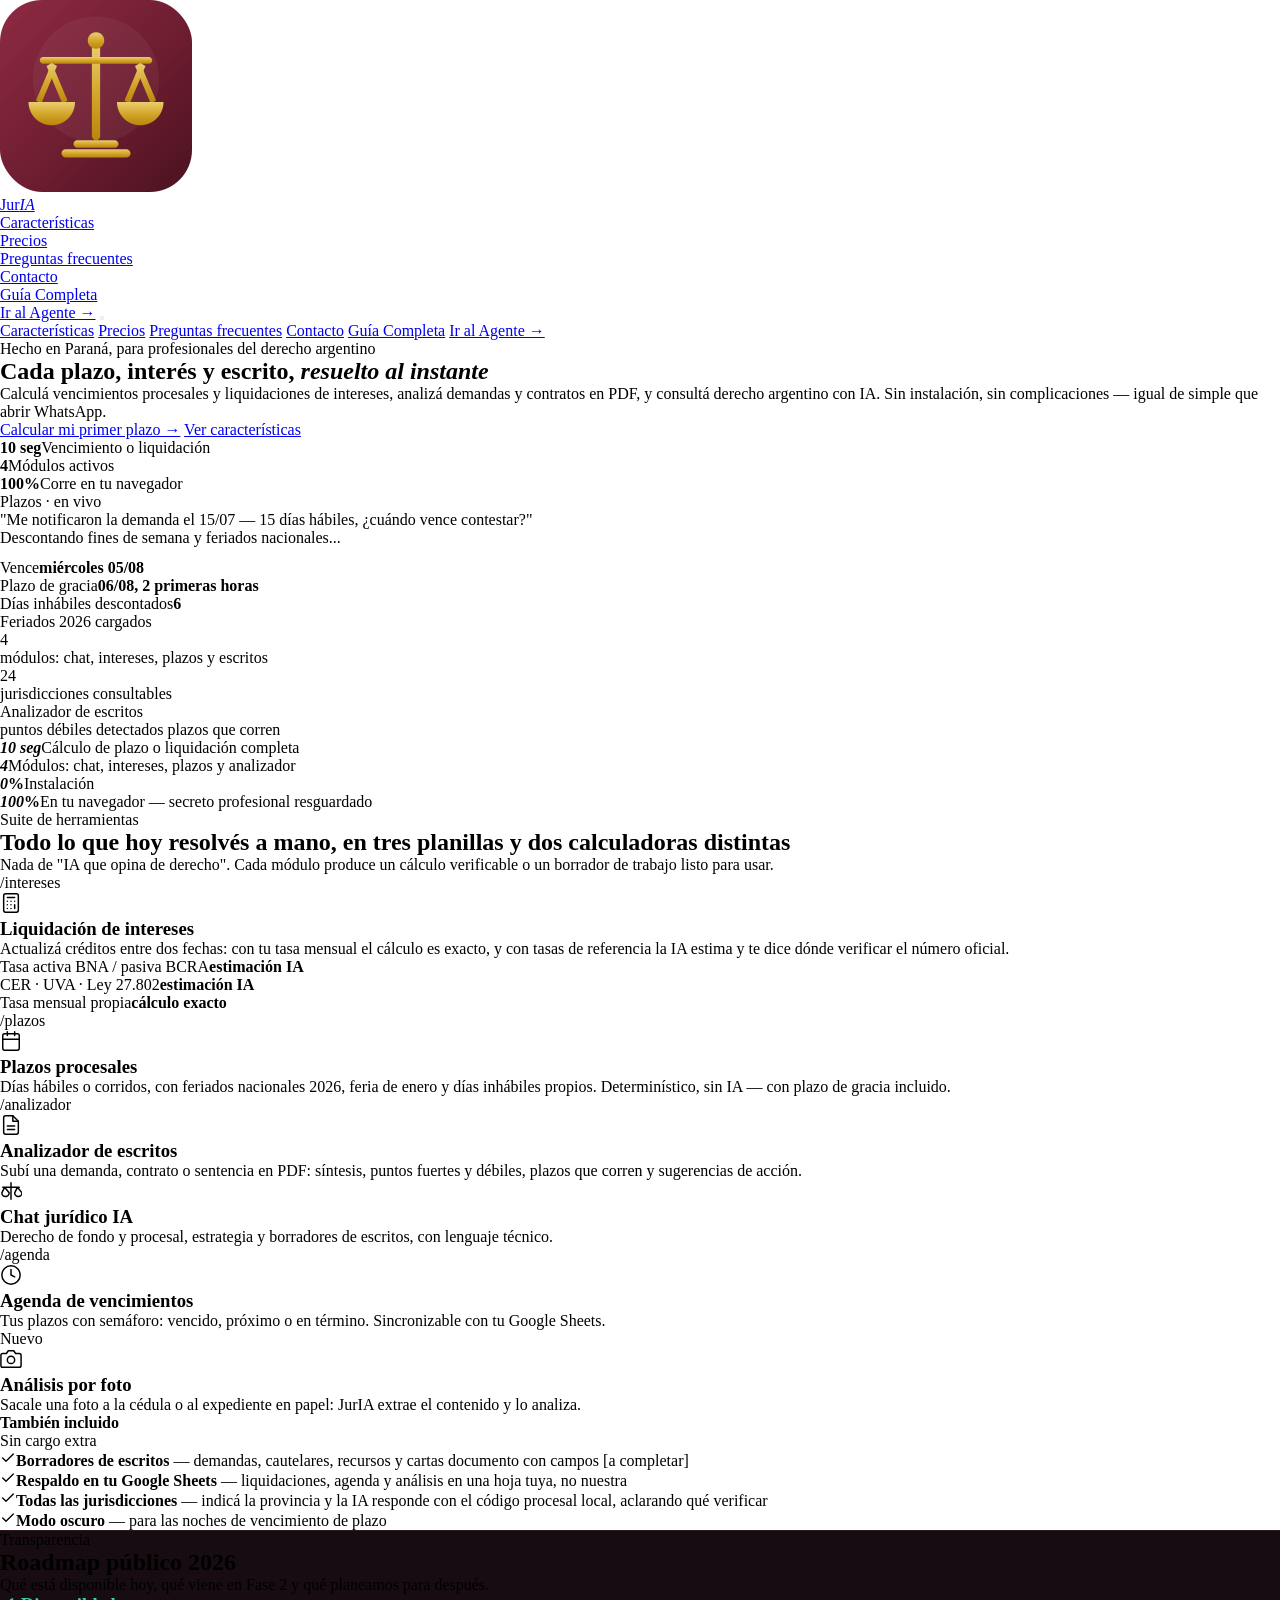
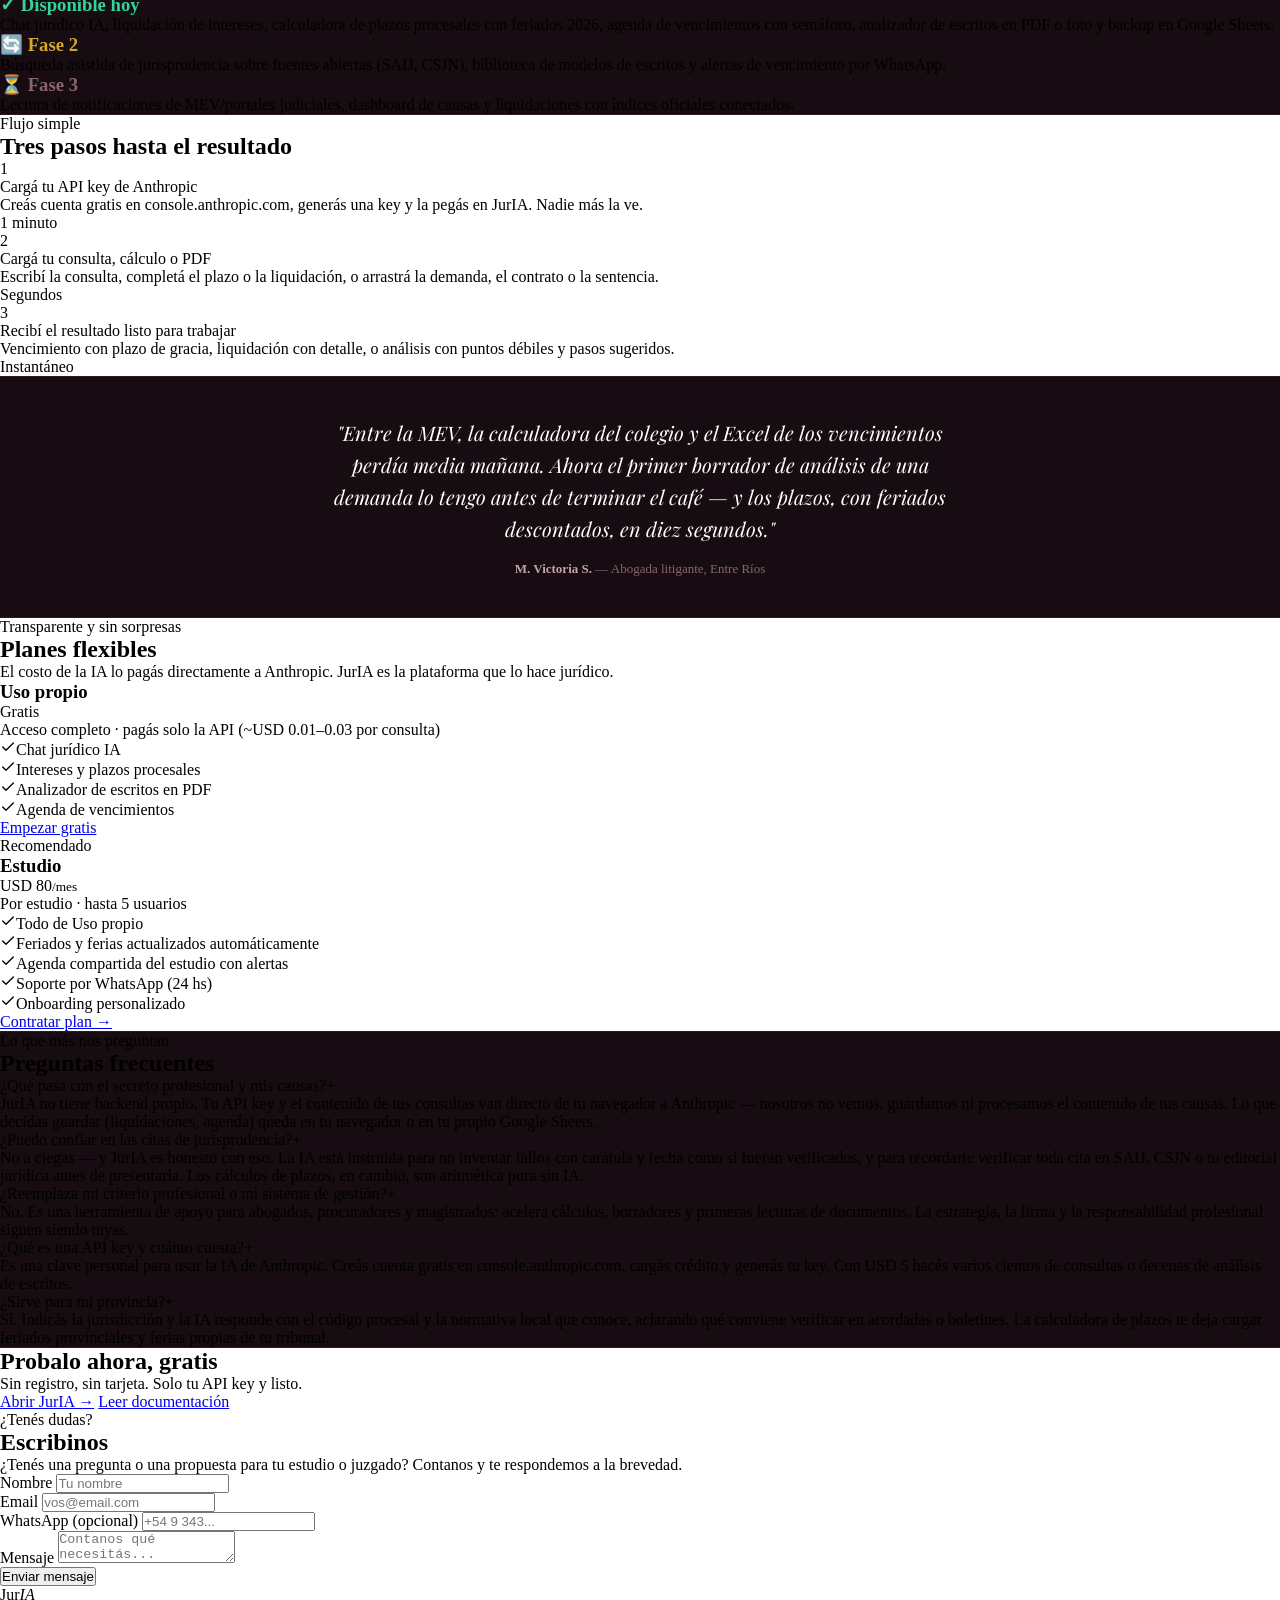
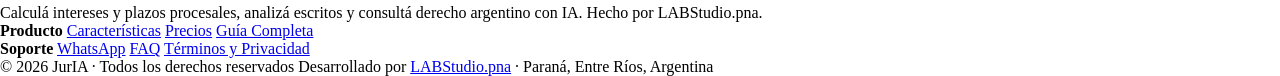
==== index.html @ fd5e5992 "Rename index-juria.html to index.html" ====
<!doctype html>
<html lang="es">
<head>
<meta charset="UTF-8">
<meta name="viewport" content="width=device-width, initial-scale=1.0">
<title>JurIA — Tu agente jurídico con IA</title>
<meta name="description" content="Calculá intereses y plazos procesales, analizá demandas y contratos, y consultá derecho argentino con IA. El agente para abogados, procuradores y magistrados. Sin instalación, sin complicaciones.">

<link rel="icon" type="image/png" sizes="32x32" href="favicon-32x32.png">
<link rel="icon" type="image/png" sizes="16x16" href="favicon-16x16.png">
<link rel="icon" type="image/png" sizes="192x192" href="favicon-192.png">
<link rel="icon" type="image/png" sizes="512x512" href="favicon-512.png">
<link rel="apple-touch-icon" sizes="180x180" href="apple-touch-icon.png">
<link rel="shortcut icon" href="favicon.ico">
<link rel="manifest" href="site.webmanifest">
<meta name="theme-color" content="#120A0E">
<meta name="apple-mobile-web-app-capable" content="yes">
<meta name="apple-mobile-web-app-title" content="JurIA">

<meta property="og:type" content="website">
<meta property="og:title" content="JurIA — Tu agente jurídico con IA">
<meta property="og:description" content="Calculá intereses y plazos procesales, analizá escritos y consultá derecho argentino con IA. Sin instalación, sin complicaciones.">
<meta property="og:image" content="https://labstudiopna.github.io/JurIA/og-image.png">
<meta property="og:image:width" content="1200">
<meta property="og:image:height" content="630">
<meta property="og:url" content="https://labstudiopna.github.io/JurIA/">
<meta name="twitter:card" content="summary_large_image">
<meta name="twitter:title" content="JurIA — Tu agente jurídico con IA">
<meta name="twitter:description" content="Intereses, plazos procesales y análisis de escritos con IA para profesionales del derecho.">
<meta name="twitter:image" content="https://labstudiopna.github.io/JurIA/og-image.png">

<link rel="preconnect" href="https://fonts.googleapis.com">
<link href="https://fonts.googleapis.com/css2?family=Playfair+Display:ital,wght@0,600;0,700;0,800;1,600&family=Inter:wght@400;500;600;700;800&family=IBM+Plex+Mono:wght@400;500;600&display=swap" rel="stylesheet">
<style>
*,*::before,*::after{box-sizing:border-box;margin:0;padding:0}
:root{
  --bg:#120A0E;--bg-2:#1C1016;--bg-3:#28161E;--bg-soft:#160C11;
  --border:#43222E;--border-soft:#2E1721;
  --text:#F8EEF1;--mid:#C4A3AE;--dim:#8A6472;
  --brand:#B04358;--brand-soft:#DE8B9C;--brand-2:#D4A72C;--brand-2-soft:#E3C55C;
  --amber:#D4A72C;--red:#F87171;--ok:#10B981;--ok-soft:#34D399;
  --serif:'Playfair Display',Georgia,serif;
  --sans:'Inter',system-ui,-apple-system,sans-serif;
  --mono:'IBM Plex Mono',monospace;
  --radius:16px;
}
</style>
<link rel="stylesheet" href="bento.css">
<script src="tracker.js" defer></script>
</head>
<body>

<nav>
  <a href="#" class="logo">
    <img src="favicon-192.png" alt="JurIA">
    <div class="logo-name">Jur<em>IA</em></div>
  </a>
  <ul class="nav-links">
    <li><a href="#features">Características</a></li>
    <li><a href="#pricing">Precios</a></li>
    <li><a href="#faq">Preguntas frecuentes</a></li>
    <li><a href="#contacto">Contacto</a></li>
    <li><a href="guia-completa.html" target="_blank">Guía Completa</a></li>
  </ul>
  <a href="agente-juria.html" class="nav-cta" id="nav-cta-desktop">Ir al Agente →</a>
  <button class="hamburger" id="hamburger" aria-label="Abrir menú" onclick="toggleMobileMenu()">
    <span></span><span></span><span></span>
  </button>
</nav>

<div class="mobile-menu" id="mobile-menu">
  <a href="#features" onclick="closeMobileMenu()">Características</a>
  <a href="#pricing" onclick="closeMobileMenu()">Precios</a>
  <a href="#faq" onclick="closeMobileMenu()">Preguntas frecuentes</a>
  <a href="#contacto" onclick="closeMobileMenu()">Contacto</a>
  <a href="guia-completa.html" target="_blank">Guía Completa</a>
  <a href="agente-juria.html" class="nav-cta">Ir al Agente →</a>
</div>

<!-- HERO -->
<section class="hero">
  <div class="hero-glow"></div>
  <div class="hero-glow-2"></div>
  <div class="container hero-grid">
    <div>
      <span class="pill"><span class="dot"></span>Hecho en Paraná, para profesionales del derecho argentino</span>
      <h1>Cada plazo, interés y escrito, <em>resuelto al instante</em></h1>
      <p class="lead">Calculá vencimientos procesales y liquidaciones de intereses, analizá demandas y contratos en PDF, y consultá derecho argentino con IA. Sin instalación, sin complicaciones — igual de simple que abrir WhatsApp.</p>
      <div class="hero-cta">
        <a href="agente-juria.html" class="btn btn-primary">Calcular mi primer plazo →</a>
        <a href="#features" class="btn btn-ghost">Ver características</a>
      </div>
      <div class="hero-stats">
        <div class="hstat"><b>10 seg</b><span>Vencimiento o liquidación</span></div>
        <div class="hstat"><b>4</b><span>Módulos activos</span></div>
        <div class="hstat"><b>100%</b><span>Corre en tu navegador</span></div>
      </div>
    </div>
    <div class="hero-bento">
      <div class="hb-tile hb-wide" style="grid-row:span 2">
        <div class="hb-tag">Plazos · en vivo</div>
        <div class="hb-chat-u">"Me notificaron la demanda el 15/07 — 15 días hábiles, ¿cuándo vence contestar?"</div>
        <div class="hb-chat-a">Descontando fines de semana y feriados nacionales...</div>
        <div class="bento-hero-visual" style="margin-top:12px">
          <div class="bhv-row"><span>Vence</span><b>miércoles 05/08</b></div>
          <div class="bhv-row"><span>Plazo de gracia</span><b>06/08, 2 primeras horas</b></div>
          <div class="bhv-row"><span>Días inhábiles descontados</span><b>6</b></div>
        </div>
        <div class="hb-badges">
          <span class="hb-badge g">Feriados 2026 cargados</span>
        </div>
      </div>
      <div class="hb-tile">
        <div class="hb-big">4</div>
        <div class="hb-lbl">módulos: chat, intereses, plazos y escritos</div>
      </div>
      <div class="hb-tile">
        <div class="hb-big g">24</div>
        <div class="hb-lbl">jurisdicciones consultables</div>
      </div>
      <div class="hb-tile hb-wide">
        <div class="hb-tag">Analizador de escritos</div>
        <div class="hb-badges">
          <span class="hb-badge g">puntos débiles detectados</span>
          <span class="hb-badge a">plazos que corren</span>
        </div>
      </div>
    </div>
  </div>
</section>

<!-- TRUST STRIP -->
<section class="trust" style="padding:0">
  <div class="container trust-grid">
    <div class="tstat"><b><em>10 seg</em></b><span>Cálculo de plazo o liquidación completa</span></div>
    <div class="tstat"><b><em>4</em></b><span>Módulos: chat, intereses, plazos y analizador</span></div>
    <div class="tstat"><b><em>0</em>%</b><span>Instalación</span></div>
    <div class="tstat"><b><em>100</em>%</b><span>En tu navegador — secreto profesional resguardado</span></div>
  </div>
</section>

<!-- FEATURES BENTO -->
<section id="features">
  <div class="container">
    <div class="section-head">
      <span class="eyebrow">Suite de herramientas</span>
      <h2>Todo lo que hoy resolvés a mano, en tres planillas y dos calculadoras distintas</h2>
      <p>Nada de "IA que opina de derecho". Cada módulo produce un cálculo verificable o un borrador de trabajo listo para usar.</p>
    </div>

    <div class="bento-grid">
      <div class="bento b-2x2">
        <span class="badge-new">/intereses</span>
        <div class="icon-wrap"><svg viewBox="0 0 24 24" fill="none" stroke="currentColor" stroke-width="1.6" stroke-linecap="round" stroke-linejoin="round" width="22" height="22"><rect x="4" y="2" width="16" height="20" rx="2"/><line x1="8" y1="6" x2="16" y2="6"/><line x1="8" y1="10" x2="8" y2="10.01"/><line x1="12" y1="10" x2="12" y2="10.01"/><line x1="16" y1="10" x2="16" y2="10.01"/><line x1="8" y1="14" x2="8" y2="14.01"/><line x1="12" y1="14" x2="12" y2="14.01"/><line x1="16" y1="14" x2="16" y2="18"/><line x1="8" y1="18" x2="8" y2="18.01"/><line x1="12" y1="18" x2="12" y2="18.01"/></svg></div>
        <h3>Liquidación de intereses</h3>
        <p>Actualizá créditos entre dos fechas: con tu tasa mensual el cálculo es exacto, y con tasas de referencia la IA estima y te dice dónde verificar el número oficial.</p>
        <div class="bento-hero-visual">
          <div class="bhv-row"><span>Tasa activa BNA / pasiva BCRA</span><b>estimación IA</b></div>
          <div class="bhv-row"><span>CER · UVA · Ley 27.802</span><b>estimación IA</b></div>
          <div class="bhv-row"><span>Tasa mensual propia</span><b>cálculo exacto</b></div>
        </div>
      </div>
      <div class="bento b-2x1">
        <span class="badge-new">/plazos</span>
        <div class="icon-wrap"><svg viewBox="0 0 24 24" fill="none" stroke="currentColor" stroke-width="1.6" stroke-linecap="round" stroke-linejoin="round" width="22" height="22"><rect x="3" y="4" width="18" height="18" rx="2"/><line x1="16" y1="2" x2="16" y2="6"/><line x1="8" y1="2" x2="8" y2="6"/><line x1="3" y1="10" x2="21" y2="10"/></svg></div>
        <h3>Plazos procesales</h3>
        <p>Días hábiles o corridos, con feriados nacionales 2026, feria de enero y días inhábiles propios. Determinístico, sin IA — con plazo de gracia incluido.</p>
      </div>
      <div class="bento b-2x1">
        <span class="badge-new">/analizador</span>
        <div class="icon-wrap"><svg viewBox="0 0 24 24" fill="none" stroke="currentColor" stroke-width="1.6" stroke-linecap="round" stroke-linejoin="round" width="22" height="22"><path d="M14 2H6a2 2 0 0 0-2 2v16a2 2 0 0 0 2 2h12a2 2 0 0 0 2-2V8z"/><polyline points="14 2 14 8 20 8"/><line x1="16" y1="13" x2="8" y2="13"/><line x1="16" y1="17" x2="8" y2="17"/></svg></div>
        <h3>Analizador de escritos</h3>
        <p>Subí una demanda, contrato o sentencia en PDF: síntesis, puntos fuertes y débiles, plazos que corren y sugerencias de acción.</p>
      </div>
      <div class="bento b-1x1">
        <div class="icon-wrap"><svg viewBox="0 0 24 24" fill="none" stroke="currentColor" stroke-width="1.6" stroke-linecap="round" stroke-linejoin="round" width="22" height="22"><path d="M12 3v18M5 8l-3 6a4 4 0 0 0 8 0zM19 8l-3 6a4 4 0 0 0 8 0zM3 8h18"/></svg></div>
        <h3>Chat jurídico IA</h3>
        <p>Derecho de fondo y procesal, estrategia y borradores de escritos, con lenguaje técnico.</p>
      </div>
      <div class="bento b-1x1">
        <span class="badge-new">/agenda</span>
        <div class="icon-wrap"><svg viewBox="0 0 24 24" fill="none" stroke="currentColor" stroke-width="1.6" stroke-linecap="round" stroke-linejoin="round" width="22" height="22"><circle cx="12" cy="12" r="10"/><polyline points="12 6 12 12 16 14"/></svg></div>
        <h3>Agenda de vencimientos</h3>
        <p>Tus plazos con semáforo: vencido, próximo o en término. Sincronizable con tu Google Sheets.</p>
      </div>
      <div class="bento b-1x1">
        <span class="badge-new">Nuevo</span>
        <div class="icon-wrap"><svg viewBox="0 0 24 24" fill="none" stroke="currentColor" stroke-width="1.6" stroke-linecap="round" stroke-linejoin="round" width="22" height="22"><path d="M23 19a2 2 0 0 1-2 2H3a2 2 0 0 1-2-2V8a2 2 0 0 1 2-2h4l2-3h6l2 3h4a2 2 0 0 1 2 2z"/><circle cx="12" cy="13" r="4"/></svg></div>
        <h3>Análisis por foto</h3>
        <p>Sacale una foto a la cédula o al expediente en papel: JurIA extrae el contenido y lo analiza.</p>
      </div>
    </div>

    <div class="included">
      <div class="included-head">
        <h4>También incluido</h4>
        <span>Sin cargo extra</span>
      </div>
      <div class="included-grid">
        <div class="inc-item"><span class="icon"><svg viewBox="0 0 24 24" fill="none" stroke="currentColor" stroke-width="2" stroke-linecap="round" stroke-linejoin="round" width="16" height="16"><polyline points="20 6 9 17 4 12"/></svg></span><b>Borradores de escritos</b> — demandas, cautelares, recursos y cartas documento con campos [a completar]</div>
        <div class="inc-item"><span class="icon"><svg viewBox="0 0 24 24" fill="none" stroke="currentColor" stroke-width="2" stroke-linecap="round" stroke-linejoin="round" width="16" height="16"><polyline points="20 6 9 17 4 12"/></svg></span><b>Respaldo en tu Google Sheets</b> — liquidaciones, agenda y análisis en una hoja tuya, no nuestra</div>
        <div class="inc-item"><span class="icon"><svg viewBox="0 0 24 24" fill="none" stroke="currentColor" stroke-width="2" stroke-linecap="round" stroke-linejoin="round" width="16" height="16"><polyline points="20 6 9 17 4 12"/></svg></span><b>Todas las jurisdicciones</b> — indicá la provincia y la IA responde con el código procesal local, aclarando qué verificar</div>
        <div class="inc-item"><span class="icon"><svg viewBox="0 0 24 24" fill="none" stroke="currentColor" stroke-width="2" stroke-linecap="round" stroke-linejoin="round" width="16" height="16"><polyline points="20 6 9 17 4 12"/></svg></span><b>Modo oscuro</b> — para las noches de vencimiento de plazo</div>
      </div>
    </div>
  </div>
</section>

<!-- ROADMAP -->
<section style="background:var(--bg-soft);border-top:1px solid var(--border-soft);border-bottom:1px solid var(--border-soft)">
  <div class="container">
    <div class="section-head">
      <span class="eyebrow">Transparencia</span>
      <h2>Roadmap público 2026</h2>
      <p>Qué está disponible hoy, qué viene en Fase 2 y qué planeamos para después.</p>
    </div>
    <div class="bento-grid">
      <div class="bento b-2x1" style="border-color:color-mix(in srgb, var(--ok) 35%, var(--border))">
        <h3 style="color:var(--ok-soft)">✓ Disponible hoy</h3>
        <p>Chat jurídico IA, liquidación de intereses, calculadora de plazos procesales con feriados 2026, agenda de vencimientos con semáforo, analizador de escritos en PDF o foto y backup en Google Sheets.</p>
      </div>
      <div class="bento b-1x1" style="border-color:color-mix(in srgb, var(--amber) 35%, var(--border))">
        <h3 style="color:var(--amber)">🔄 Fase 2</h3>
        <p>Búsqueda asistida de jurisprudencia sobre fuentes abiertas (SAIJ, CSJN), biblioteca de modelos de escritos y alertas de vencimiento por WhatsApp.</p>
      </div>
      <div class="bento b-1x1">
        <h3 style="color:var(--dim)">⏳ Fase 3</h3>
        <p>Lectura de notificaciones de MEV/portales judiciales, dashboard de causas y liquidaciones con índices oficiales conectados.</p>
      </div>
    </div>
  </div>
</section>

<!-- STEPS -->
<section>
  <div class="container">
    <div class="section-head">
      <span class="eyebrow">Flujo simple</span>
      <h2>Tres pasos hasta el resultado</h2>
    </div>
    <div class="steps-wrap">
      <div class="step">
        <div class="stepn">1</div>
        <div>
          <div class="stept">Cargá tu API key de Anthropic</div>
          <div class="stepd">Creás cuenta gratis en console.anthropic.com, generás una key y la pegás en JurIA. Nadie más la ve.</div>
          <span class="stag">1 minuto</span>
        </div>
      </div>
      <div class="step">
        <div class="stepn">2</div>
        <div>
          <div class="stept">Cargá tu consulta, cálculo o PDF</div>
          <div class="stepd">Escribí la consulta, completá el plazo o la liquidación, o arrastrá la demanda, el contrato o la sentencia.</div>
          <span class="stag">Segundos</span>
        </div>
      </div>
      <div class="step">
        <div class="stepn">3</div>
        <div>
          <div class="stept">Recibí el resultado listo para trabajar</div>
          <div class="stepd">Vencimiento con plazo de gracia, liquidación con detalle, o análisis con puntos débiles y pasos sugeridos.</div>
          <span class="stag">Instantáneo</span>
        </div>
      </div>
    </div>
  </div>
</section>

<!-- TESTIMONIAL -->
<section style="background:var(--bg-soft);border-top:1px solid var(--border-soft);border-bottom:1px solid var(--border-soft)">
  <div class="container">
    <div class="bento" style="max-width:700px;margin:0 auto;text-align:center;padding:40px">
      <p style="font-family:var(--serif);font-size:20px;font-style:italic;color:#fff;line-height:1.6;margin-bottom:16px">"Entre la MEV, la calculadora del colegio y el Excel de los vencimientos perdía media mañana. Ahora el primer borrador de análisis de una demanda lo tengo antes de terminar el café — y los plazos, con feriados descontados, en diez segundos."</p>
      <div style="font-size:13px;color:var(--dim)"><b style="color:var(--mid)">M. Victoria S.</b> — Abogada litigante, Entre Ríos</div>
    </div>
  </div>
</section>

<!-- PRICING -->
<section id="pricing">
  <div class="container">
    <div class="section-head">
      <span class="eyebrow">Transparente y sin sorpresas</span>
      <h2>Planes flexibles</h2>
      <p>El costo de la IA lo pagás directamente a Anthropic. JurIA es la plataforma que lo hace jurídico.</p>
    </div>
    <div class="pgrid">
      <div class="plan">
        <h3>Uso propio</h3>
        <div class="price">Gratis</div>
        <div class="period">Acceso completo · pagás solo la API (~USD 0.01–0.03 por consulta)</div>
        <ul>
          <li><span class="icon"><svg viewBox="0 0 24 24" fill="none" stroke="currentColor" stroke-width="2" stroke-linecap="round" stroke-linejoin="round" width="16" height="16"><polyline points="20 6 9 17 4 12"/></svg></span>Chat jurídico IA</li>
          <li><span class="icon"><svg viewBox="0 0 24 24" fill="none" stroke="currentColor" stroke-width="2" stroke-linecap="round" stroke-linejoin="round" width="16" height="16"><polyline points="20 6 9 17 4 12"/></svg></span>Intereses y plazos procesales</li>
          <li><span class="icon"><svg viewBox="0 0 24 24" fill="none" stroke="currentColor" stroke-width="2" stroke-linecap="round" stroke-linejoin="round" width="16" height="16"><polyline points="20 6 9 17 4 12"/></svg></span>Analizador de escritos en PDF</li>
          <li><span class="icon"><svg viewBox="0 0 24 24" fill="none" stroke="currentColor" stroke-width="2" stroke-linecap="round" stroke-linejoin="round" width="16" height="16"><polyline points="20 6 9 17 4 12"/></svg></span>Agenda de vencimientos</li>
        </ul>
        <a href="agente-juria.html" class="btn btn-ghost" style="justify-content:center">Empezar gratis</a>
      </div>
      <div class="plan feat">
        <span class="plan-badge">Recomendado</span>
        <h3>Estudio</h3>
        <div class="price">USD 80<small>/mes</small></div>
        <div class="period">Por estudio · hasta 5 usuarios</div>
        <ul>
          <li><span class="icon"><svg viewBox="0 0 24 24" fill="none" stroke="currentColor" stroke-width="2" stroke-linecap="round" stroke-linejoin="round" width="16" height="16"><polyline points="20 6 9 17 4 12"/></svg></span>Todo de Uso propio</li>
          <li><span class="icon"><svg viewBox="0 0 24 24" fill="none" stroke="currentColor" stroke-width="2" stroke-linecap="round" stroke-linejoin="round" width="16" height="16"><polyline points="20 6 9 17 4 12"/></svg></span>Feriados y ferias actualizados automáticamente</li>
          <li><span class="icon"><svg viewBox="0 0 24 24" fill="none" stroke="currentColor" stroke-width="2" stroke-linecap="round" stroke-linejoin="round" width="16" height="16"><polyline points="20 6 9 17 4 12"/></svg></span>Agenda compartida del estudio con alertas</li>
          <li><span class="icon"><svg viewBox="0 0 24 24" fill="none" stroke="currentColor" stroke-width="2" stroke-linecap="round" stroke-linejoin="round" width="16" height="16"><polyline points="20 6 9 17 4 12"/></svg></span>Soporte por WhatsApp (24 hs)</li>
          <li><span class="icon"><svg viewBox="0 0 24 24" fill="none" stroke="currentColor" stroke-width="2" stroke-linecap="round" stroke-linejoin="round" width="16" height="16"><polyline points="20 6 9 17 4 12"/></svg></span>Onboarding personalizado</li>
        </ul>
        <a href="agente-juria.html" class="btn btn-primary" style="justify-content:center">Contratar plan →</a>
      </div>
    </div>
  </div>
</section>

<!-- FAQ -->
<section id="faq" style="background:var(--bg-soft);border-top:1px solid var(--border-soft);border-bottom:1px solid var(--border-soft)">
  <div class="container">
    <div class="section-head">
      <span class="eyebrow">Lo que más nos preguntan</span>
      <h2>Preguntas frecuentes</h2>
    </div>
    <div class="faq-wrap">
      <div class="faqitem">
        <div class="faqq" onclick="toggleFaq(this)">¿Qué pasa con el secreto profesional y mis causas?<span class="faqico">+</span></div>
        <div class="faqa">JurIA no tiene backend propio. Tu API key y el contenido de tus consultas van directo de tu navegador a Anthropic — nosotros no vemos, guardamos ni procesamos el contenido de tus causas. Lo que decidas guardar (liquidaciones, agenda) queda en tu navegador o en tu propio Google Sheets.</div>
      </div>
      <div class="faqitem">
        <div class="faqq" onclick="toggleFaq(this)">¿Puedo confiar en las citas de jurisprudencia?<span class="faqico">+</span></div>
        <div class="faqa">No a ciegas — y JurIA es honesto con eso. La IA está instruida para no inventar fallos con carátula y fecha como si fueran verificados, y para recordarte verificar toda cita en SAIJ, CSJN o tu editorial jurídica antes de presentarla. Los cálculos de plazos, en cambio, son aritmética pura sin IA.</div>
      </div>
      <div class="faqitem">
        <div class="faqq" onclick="toggleFaq(this)">¿Reemplaza mi criterio profesional o mi sistema de gestión?<span class="faqico">+</span></div>
        <div class="faqa">No. Es una herramienta de apoyo para abogados, procuradores y magistrados: acelera cálculos, borradores y primeras lecturas de documentos. La estrategia, la firma y la responsabilidad profesional siguen siendo tuyas.</div>
      </div>
      <div class="faqitem">
        <div class="faqq" onclick="toggleFaq(this)">¿Qué es una API key y cuánto cuesta?<span class="faqico">+</span></div>
        <div class="faqa">Es una clave personal para usar la IA de Anthropic. Creás cuenta gratis en console.anthropic.com, cargás crédito y generás tu key. Con USD 5 hacés varios cientos de consultas o decenas de análisis de escritos.</div>
      </div>
      <div class="faqitem">
        <div class="faqq" onclick="toggleFaq(this)">¿Sirve para mi provincia?<span class="faqico">+</span></div>
        <div class="faqa">Sí. Indicás la jurisdicción y la IA responde con el código procesal y la normativa local que conoce, aclarando qué conviene verificar en acordadas o boletines. La calculadora de plazos te deja cargar feriados provinciales y ferias propias de tu tribunal.</div>
      </div>
    </div>
  </div>
</section>

<!-- CTA FINAL -->
<section id="contacto">
  <div class="container">
    <div class="cta-final">
      <h2>Probalo ahora, gratis</h2>
      <p>Sin registro, sin tarjeta. Solo tu API key y listo.</p>
      <div class="hero-cta">
        <a href="agente-juria.html" class="btn btn-primary">Abrir JurIA →</a>
        <a href="guia-completa.html" target="_blank" class="btn btn-ghost">Leer documentación</a>
      </div>
    </div>
  </div>
</section>

<!-- CONTACTO -->
<section style="padding-top:0">
  <div class="container contact-wrap">
    <div class="section-head" style="text-align:left;margin-bottom:0">
      <span class="eyebrow">¿Tenés dudas?</span>
      <h2>Escribinos</h2>
      <p>¿Tenés una pregunta o una propuesta para tu estudio o juzgado? Contanos y te respondemos a la brevedad.</p>
    </div>
    <form class="cform" id="contactForm" action="https://formspree.io/f/TU_FORM_ID_JURIA" method="POST">
      <div class="cfield">
        <label for="cf-name">Nombre</label>
        <input id="cf-name" type="text" name="name" required placeholder="Tu nombre">
      </div>
      <div class="cfield">
        <label for="cf-email">Email</label>
        <input id="cf-email" type="email" name="email" required placeholder="vos@email.com">
      </div>
      <div class="cfield">
        <label for="cf-whatsapp">WhatsApp (opcional)</label>
        <input id="cf-whatsapp" type="tel" name="whatsapp" placeholder="+54 9 343...">
      </div>
      <div class="cfield">
        <label for="cf-msg">Mensaje</label>
        <textarea id="cf-msg" name="message" required placeholder="Contanos qué necesitás..."></textarea>
      </div>
      <input type="hidden" name="_subject" value="Nuevo contacto — JurIA">
      <button type="submit" class="cform-submit" id="cform-submit">Enviar mensaje</button>
      <div class="cform-status" id="cform-status" role="status" aria-live="polite"></div>
    </form>
  </div>
</section>

<!-- FOOTER -->
<footer class="site">
  <div class="container">
    <div class="foot-grid">
      <div class="foot-brand">
        <div class="logo-name">Jur<em>IA</em></div>
        <p>Calculá intereses y plazos procesales, analizá escritos y consultá derecho argentino con IA. Hecho por LABStudio.pna.</p>
      </div>
      <div class="foot-links">
        <b>Producto</b>
        <a href="#features">Características</a>
        <a href="#pricing">Precios</a>
        <a href="guia-completa.html">Guía Completa</a>
      </div>
      <div class="foot-links">
        <b>Soporte</b>
        <a href="https://wa.me/5493435344597?text=Hola,%20quiero%20info%20sobre%20JurIA">WhatsApp</a>
        <a href="#faq">FAQ</a>
        <a href="terminos.html">Términos y Privacidad</a>
      </div>
    </div>
    <div class="foot-bottom">
      <span>© 2026 JurIA · Todos los derechos reservados</span>
      <span>Desarrollado por <a href="https://labstudiopna.github.io" target="_blank">LABStudio.pna</a> · Paraná, Entre Ríos, Argentina</span>
    </div>
  </div>
</footer>

<script>
function toggleMobileMenu(){
  document.getElementById('hamburger').classList.toggle('active');
  document.getElementById('mobile-menu').classList.toggle('active');
}
function closeMobileMenu(){
  document.getElementById('hamburger').classList.remove('active');
  document.getElementById('mobile-menu').classList.remove('active');
}
document.querySelector('.logo').addEventListener('click', closeMobileMenu);

function toggleFaq(el){
  const item=el.parentElement;
  const isOpen=item.classList.contains('open');
  document.querySelectorAll('.faqitem').forEach(i=>i.classList.remove('open'));
  if(!isOpen)item.classList.add('open');
}

(function(){
  const isTouch = window.matchMedia('(hover: none)').matches;
  const cards = document.querySelectorAll('.bento, .hb-tile');
  cards.forEach(card => {
    card.addEventListener('mousemove', (e) => {
      const r = card.getBoundingClientRect();
      card.style.setProperty('--mx', (e.clientX - r.left) + 'px');
      card.style.setProperty('--my', (e.clientY - r.top) + 'px');
      if (isTouch) return;
      const rx = (((e.clientY - r.top) / r.height) - 0.5) * -4;
      const ry = (((e.clientX - r.left) / r.width) - 0.5) * 4;
      card.style.transform = `perspective(700px) rotateX(${rx}deg) rotateY(${ry}deg) translateY(-2px)`;
    });
    card.addEventListener('mouseleave', () => {
      card.style.transform = 'perspective(700px) rotateX(0) rotateY(0) translateY(0)';
    });
  });
})();

const obs = new IntersectionObserver(entries => {
  entries.forEach(e => {
    if (e.isIntersecting) { e.target.style.opacity = '1'; e.target.style.transform = 'translateY(0)'; }
  });
}, { threshold: 0.1 });
document.querySelectorAll('.bento, .step, .plan, .hb-tile').forEach(el => {
  el.style.opacity = '0'; el.style.transform = 'translateY(16px)';
  el.style.transition = 'opacity .5s ease, transform .5s ease';
  obs.observe(el);
});

const contactForm = document.getElementById('contactForm');
if (contactForm) {
  contactForm.addEventListener('submit', async (e) => {
    e.preventDefault();
    const btn = document.getElementById('cform-submit');
    const status = document.getElementById('cform-status');
    btn.disabled = true;
    btn.textContent = 'Enviando...';
    status.className = 'cform-status show';
    status.textContent = '';
    try {
      const res = await fetch(contactForm.action, { method: 'POST', body: new FormData(contactForm), headers: { 'Accept': 'application/json' } });
      if (res.ok) {
        status.className = 'cform-status show ok';
        status.textContent = '¡Listo! Te respondemos a la brevedad.';
        contactForm.reset();
      } else { throw new Error('error'); }
    } catch (err) {
      status.className = 'cform-status show err';
      status.textContent = 'No pudimos enviar el mensaje. Escribinos por WhatsApp.';
    } finally {
      btn.disabled = false;
      btn.textContent = 'Enviar mensaje';
    }
  });
}
</script>
</body>
</html>
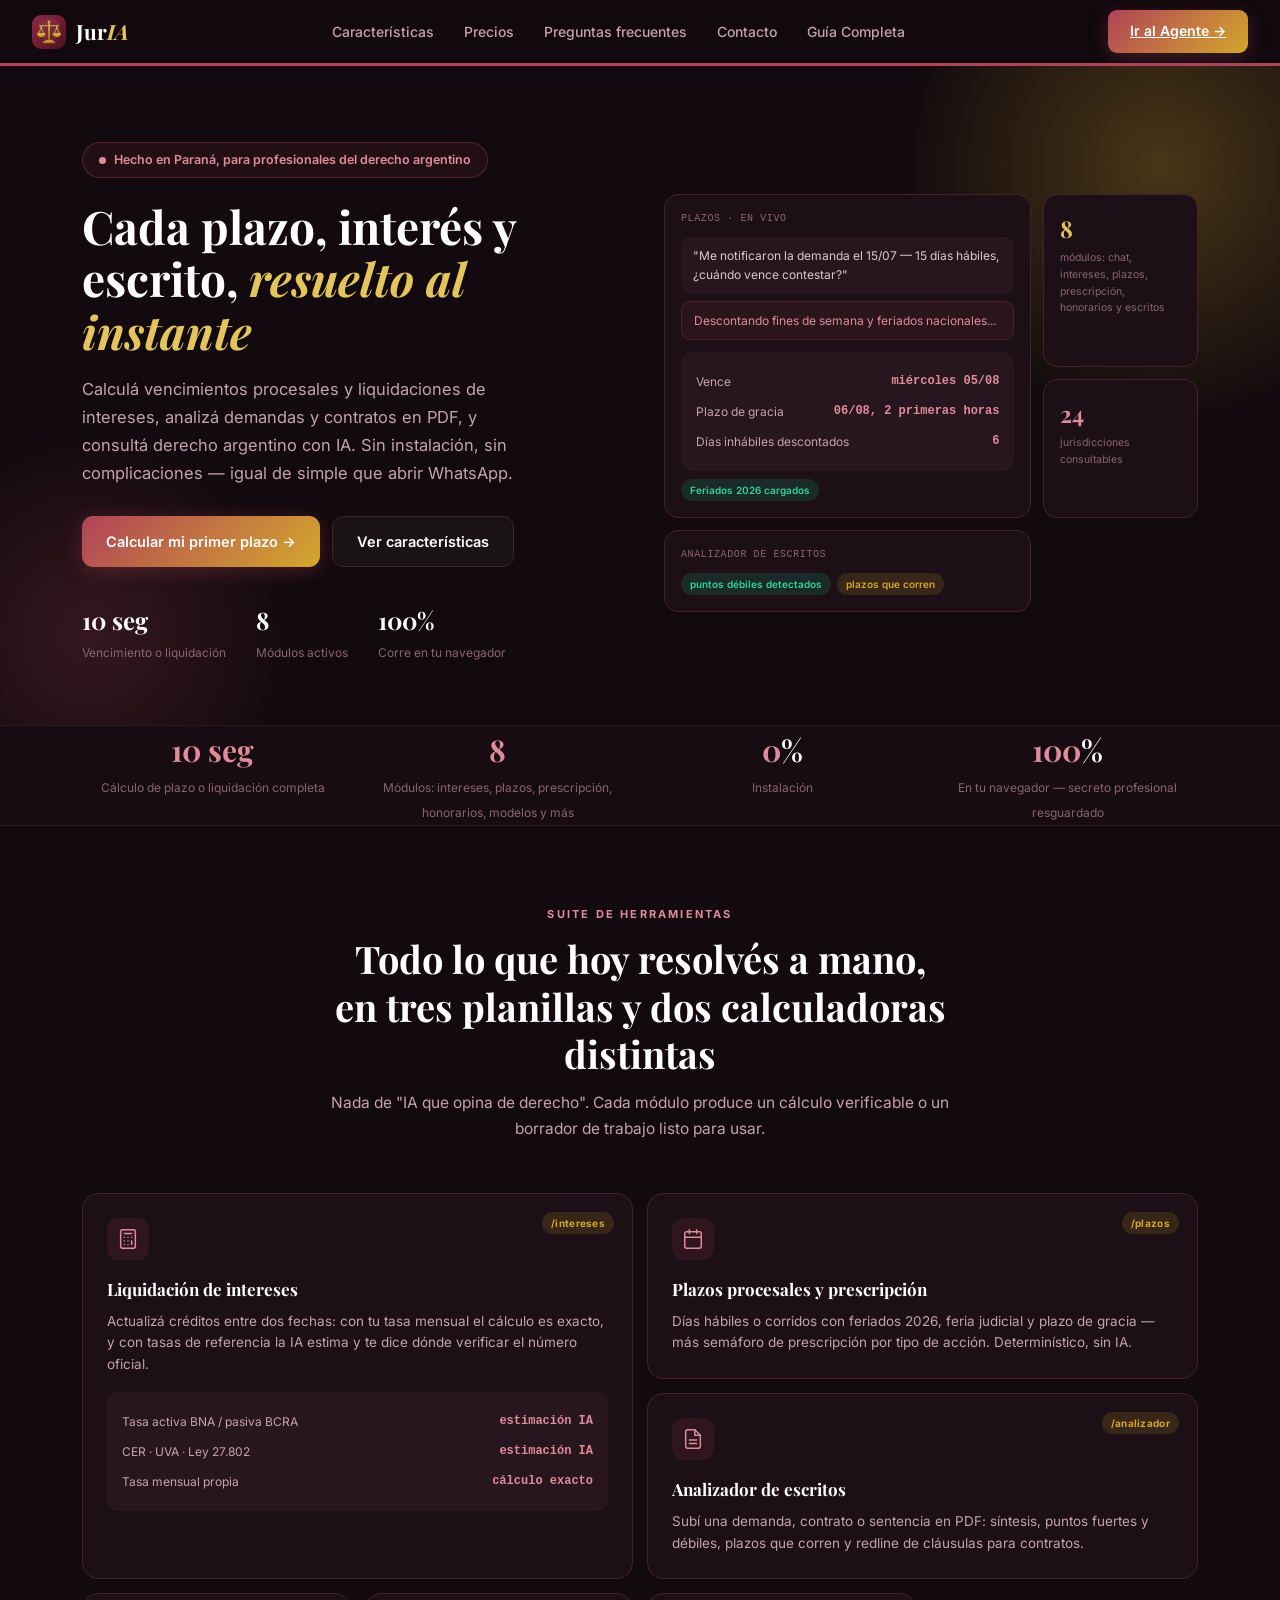
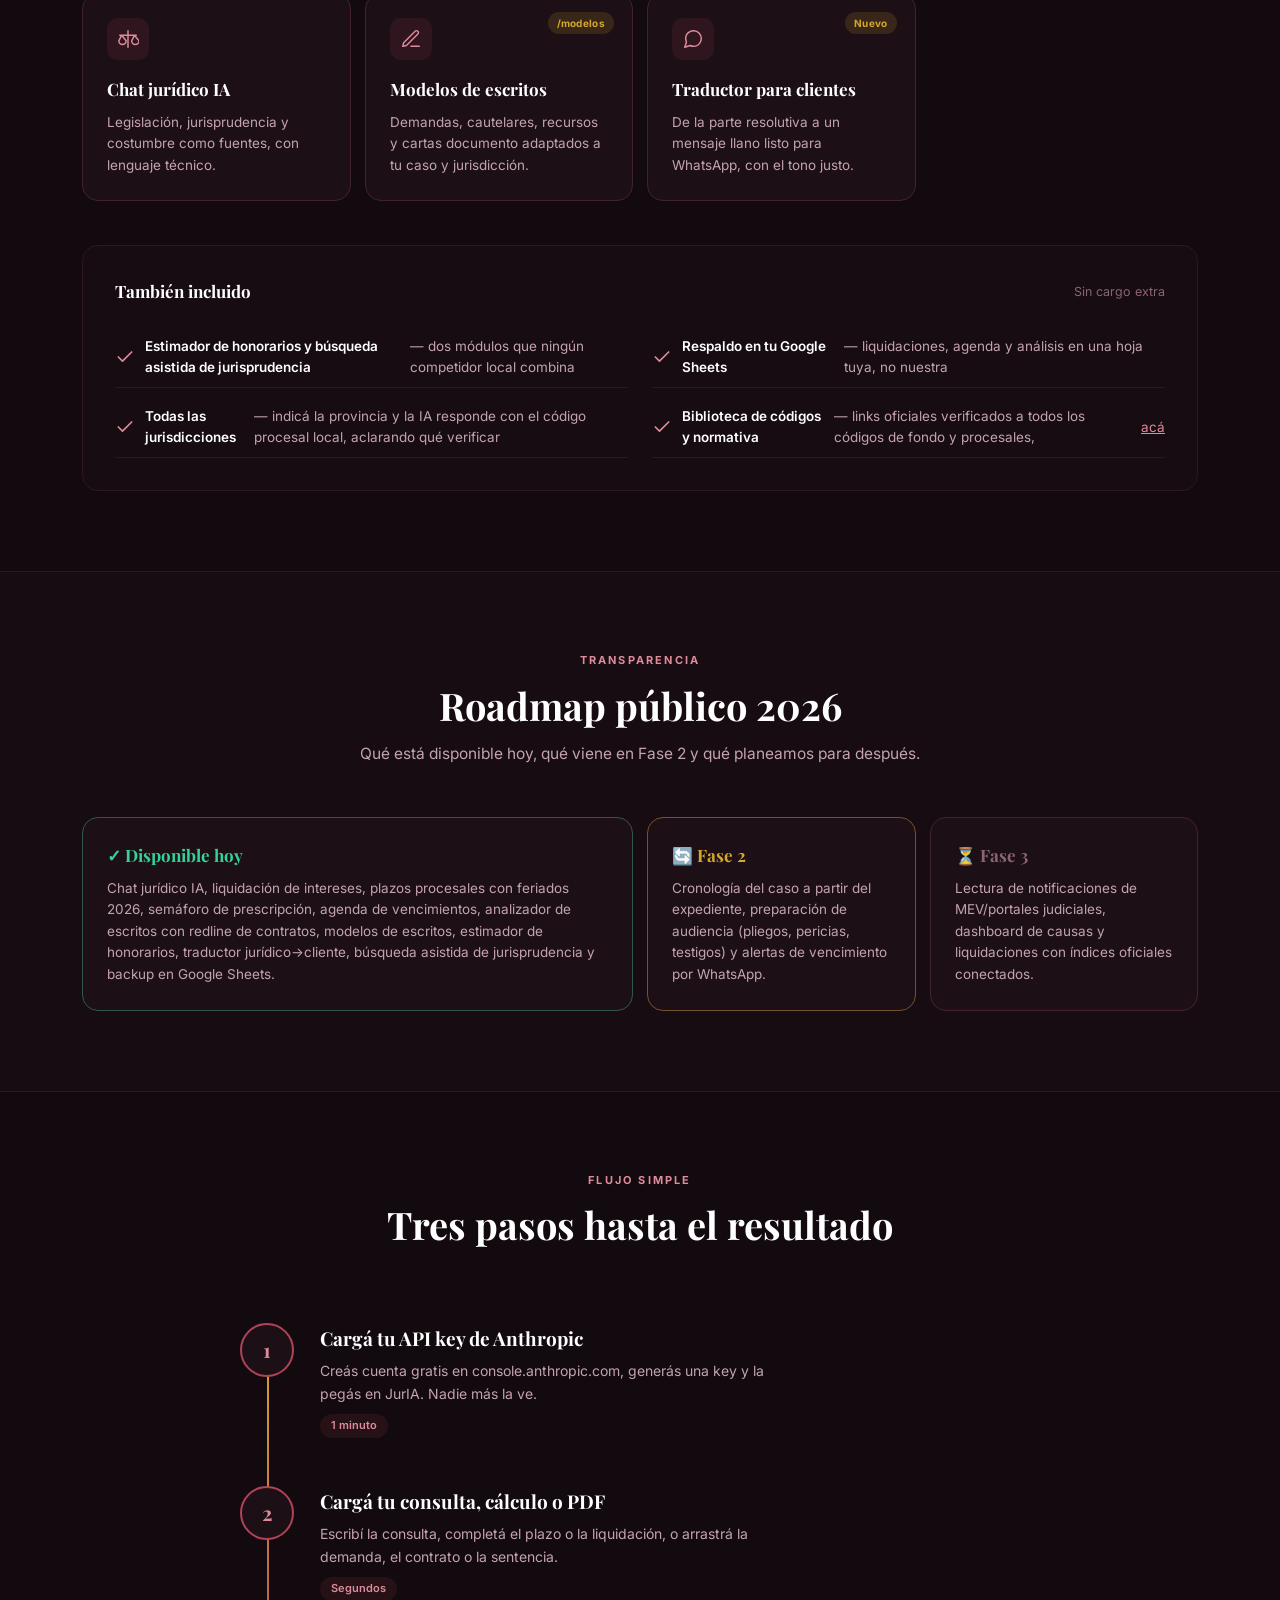
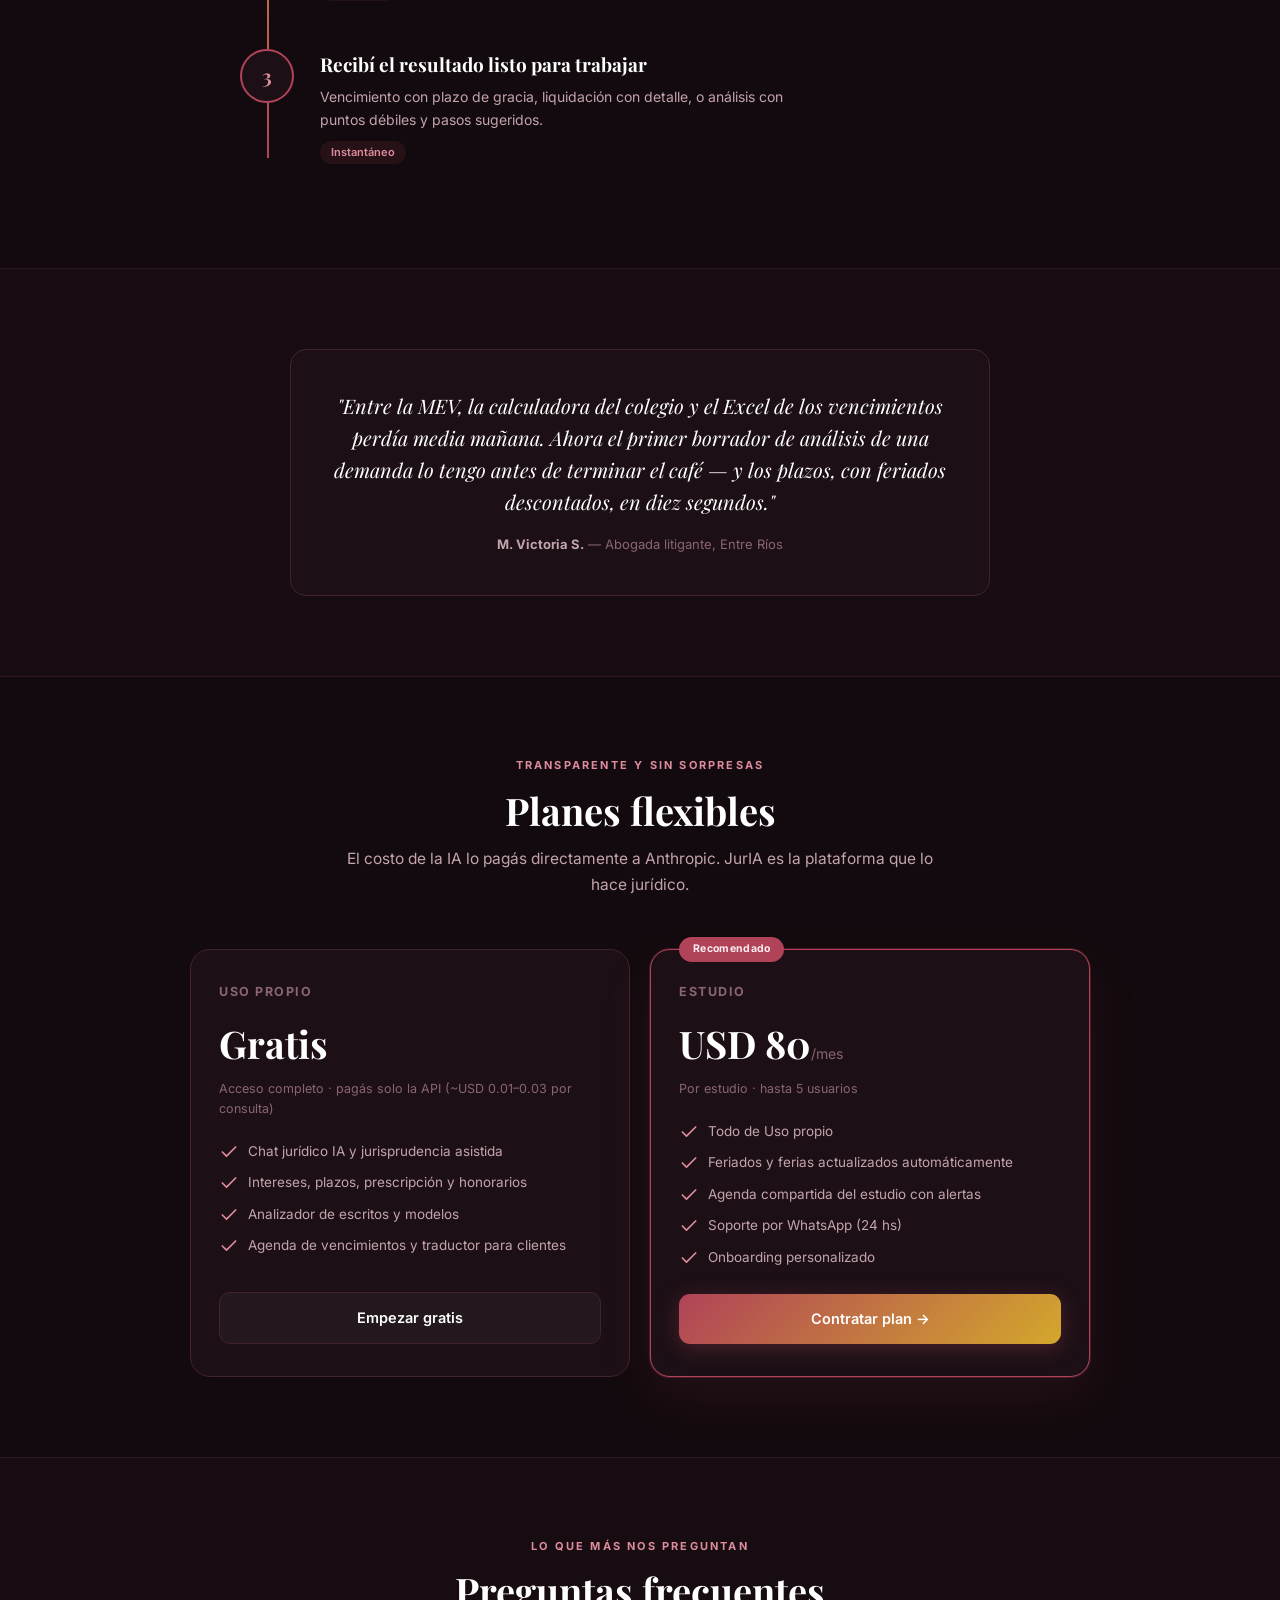
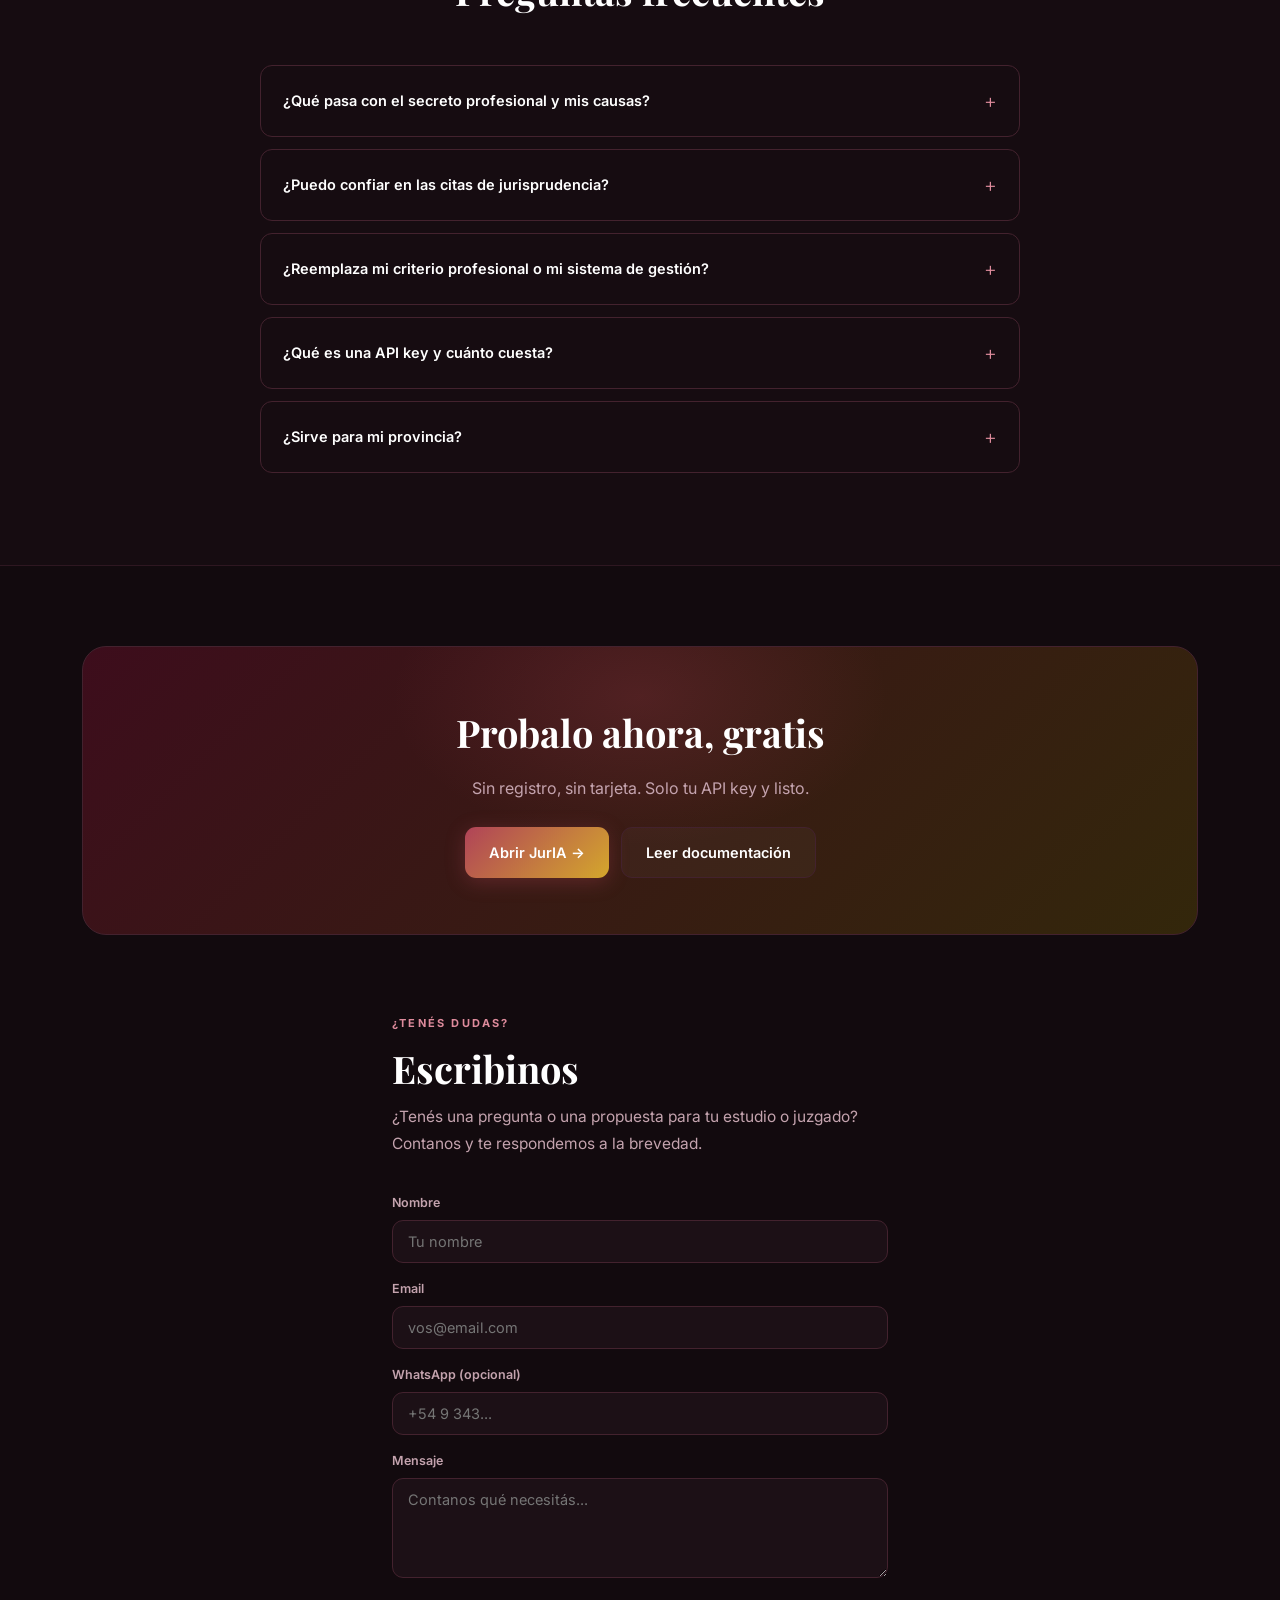
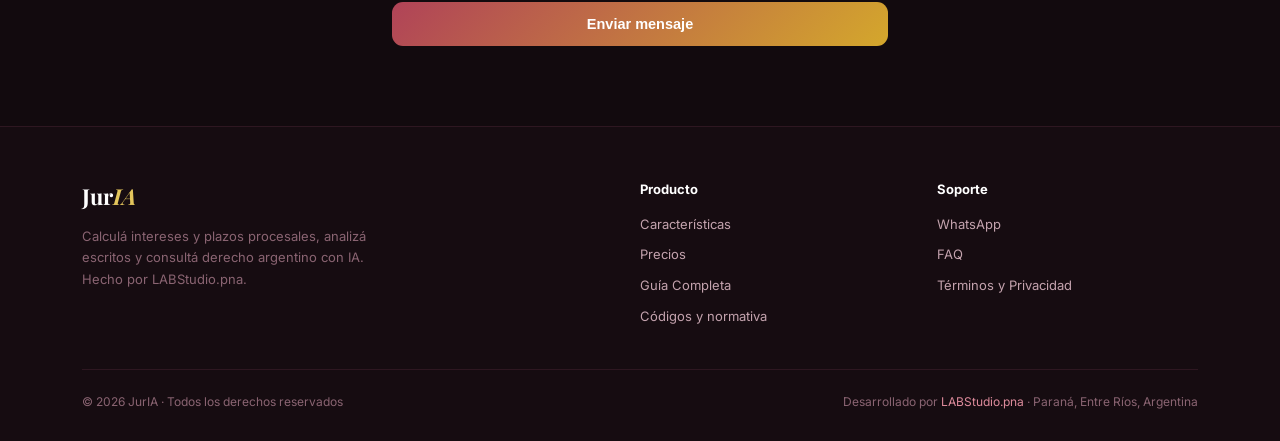
==== commit 2e689d1e: "Add files via upload" ====
--- a/index.html
+++ b/index.html
@@ -92,7 +92,7 @@
       </div>
       <div class="hero-stats">
         <div class="hstat"><b>10 seg</b><span>Vencimiento o liquidación</span></div>
-        <div class="hstat"><b>4</b><span>Módulos activos</span></div>
+        <div class="hstat"><b>8</b><span>Módulos activos</span></div>
         <div class="hstat"><b>100%</b><span>Corre en tu navegador</span></div>
       </div>
     </div>
@@ -111,8 +111,8 @@
         </div>
       </div>
       <div class="hb-tile">
-        <div class="hb-big">4</div>
-        <div class="hb-lbl">módulos: chat, intereses, plazos y escritos</div>
+        <div class="hb-big">8</div>
+        <div class="hb-lbl">módulos: chat, intereses, plazos, prescripción, honorarios y escritos</div>
       </div>
       <div class="hb-tile">
         <div class="hb-big g">24</div>
@@ -133,7 +133,7 @@
 <section class="trust" style="padding:0">
   <div class="container trust-grid">
     <div class="tstat"><b><em>10 seg</em></b><span>Cálculo de plazo o liquidación completa</span></div>
-    <div class="tstat"><b><em>4</em></b><span>Módulos: chat, intereses, plazos y analizador</span></div>
+    <div class="tstat"><b><em>8</em></b><span>Módulos: intereses, plazos, prescripción, honorarios, modelos y más</span></div>
     <div class="tstat"><b><em>0</em>%</b><span>Instalación</span></div>
     <div class="tstat"><b><em>100</em>%</b><span>En tu navegador — secreto profesional resguardado</span></div>
   </div>
@@ -163,31 +163,31 @@
       <div class="bento b-2x1">
         <span class="badge-new">/plazos</span>
         <div class="icon-wrap"><svg viewBox="0 0 24 24" fill="none" stroke="currentColor" stroke-width="1.6" stroke-linecap="round" stroke-linejoin="round" width="22" height="22"><rect x="3" y="4" width="18" height="18" rx="2"/><line x1="16" y1="2" x2="16" y2="6"/><line x1="8" y1="2" x2="8" y2="6"/><line x1="3" y1="10" x2="21" y2="10"/></svg></div>
-        <h3>Plazos procesales</h3>
-        <p>Días hábiles o corridos, con feriados nacionales 2026, feria de enero y días inhábiles propios. Determinístico, sin IA — con plazo de gracia incluido.</p>
+        <h3>Plazos procesales y prescripción</h3>
+        <p>Días hábiles o corridos con feriados 2026, feria judicial y plazo de gracia — más semáforo de prescripción por tipo de acción. Determinístico, sin IA.</p>
       </div>
       <div class="bento b-2x1">
         <span class="badge-new">/analizador</span>
         <div class="icon-wrap"><svg viewBox="0 0 24 24" fill="none" stroke="currentColor" stroke-width="1.6" stroke-linecap="round" stroke-linejoin="round" width="22" height="22"><path d="M14 2H6a2 2 0 0 0-2 2v16a2 2 0 0 0 2 2h12a2 2 0 0 0 2-2V8z"/><polyline points="14 2 14 8 20 8"/><line x1="16" y1="13" x2="8" y2="13"/><line x1="16" y1="17" x2="8" y2="17"/></svg></div>
         <h3>Analizador de escritos</h3>
-        <p>Subí una demanda, contrato o sentencia en PDF: síntesis, puntos fuertes y débiles, plazos que corren y sugerencias de acción.</p>
+        <p>Subí una demanda, contrato o sentencia en PDF: síntesis, puntos fuertes y débiles, plazos que corren y redline de cláusulas para contratos.</p>
       </div>
       <div class="bento b-1x1">
         <div class="icon-wrap"><svg viewBox="0 0 24 24" fill="none" stroke="currentColor" stroke-width="1.6" stroke-linecap="round" stroke-linejoin="round" width="22" height="22"><path d="M12 3v18M5 8l-3 6a4 4 0 0 0 8 0zM19 8l-3 6a4 4 0 0 0 8 0zM3 8h18"/></svg></div>
         <h3>Chat jurídico IA</h3>
-        <p>Derecho de fondo y procesal, estrategia y borradores de escritos, con lenguaje técnico.</p>
+        <p>Legislación, jurisprudencia y costumbre como fuentes, con lenguaje técnico.</p>
       </div>
       <div class="bento b-1x1">
-        <span class="badge-new">/agenda</span>
-        <div class="icon-wrap"><svg viewBox="0 0 24 24" fill="none" stroke="currentColor" stroke-width="1.6" stroke-linecap="round" stroke-linejoin="round" width="22" height="22"><circle cx="12" cy="12" r="10"/><polyline points="12 6 12 12 16 14"/></svg></div>
-        <h3>Agenda de vencimientos</h3>
-        <p>Tus plazos con semáforo: vencido, próximo o en término. Sincronizable con tu Google Sheets.</p>
+        <span class="badge-new">/modelos</span>
+        <div class="icon-wrap"><svg viewBox="0 0 24 24" fill="none" stroke="currentColor" stroke-width="1.6" stroke-linecap="round" stroke-linejoin="round" width="22" height="22"><path d="M12 20h9"/><path d="M16.5 3.5a2.121 2.121 0 0 1 3 3L7 19l-4 1 1-4L16.5 3.5z"/></svg></div>
+        <h3>Modelos de escritos</h3>
+        <p>Demandas, cautelares, recursos y cartas documento adaptados a tu caso y jurisdicción.</p>
       </div>
       <div class="bento b-1x1">
         <span class="badge-new">Nuevo</span>
-        <div class="icon-wrap"><svg viewBox="0 0 24 24" fill="none" stroke="currentColor" stroke-width="1.6" stroke-linecap="round" stroke-linejoin="round" width="22" height="22"><path d="M23 19a2 2 0 0 1-2 2H3a2 2 0 0 1-2-2V8a2 2 0 0 1 2-2h4l2-3h6l2 3h4a2 2 0 0 1 2 2z"/><circle cx="12" cy="13" r="4"/></svg></div>
-        <h3>Análisis por foto</h3>
-        <p>Sacale una foto a la cédula o al expediente en papel: JurIA extrae el contenido y lo analiza.</p>
+        <div class="icon-wrap"><svg viewBox="0 0 24 24" fill="none" stroke="currentColor" stroke-width="1.6" stroke-linecap="round" stroke-linejoin="round" width="22" height="22"><path d="M21 11.5a8.38 8.38 0 0 1-.9 3.8 8.5 8.5 0 0 1-7.6 4.7 8.38 8.38 0 0 1-3.8-.9L3 21l1.9-5.7a8.38 8.38 0 0 1-.9-3.8 8.5 8.5 0 0 1 4.7-7.6 8.38 8.38 0 0 1 3.8-.9h.5a8.48 8.48 0 0 1 8 8v.5z"/></svg></div>
+        <h3>Traductor para clientes</h3>
+        <p>De la parte resolutiva a un mensaje llano listo para WhatsApp, con el tono justo.</p>
       </div>
     </div>
 
@@ -197,10 +197,10 @@
         <span>Sin cargo extra</span>
       </div>
       <div class="included-grid">
-        <div class="inc-item"><span class="icon"><svg viewBox="0 0 24 24" fill="none" stroke="currentColor" stroke-width="2" stroke-linecap="round" stroke-linejoin="round" width="16" height="16"><polyline points="20 6 9 17 4 12"/></svg></span><b>Borradores de escritos</b> — demandas, cautelares, recursos y cartas documento con campos [a completar]</div>
+        <div class="inc-item"><span class="icon"><svg viewBox="0 0 24 24" fill="none" stroke="currentColor" stroke-width="2" stroke-linecap="round" stroke-linejoin="round" width="16" height="16"><polyline points="20 6 9 17 4 12"/></svg></span><b>Estimador de honorarios y búsqueda asistida de jurisprudencia</b> — dos módulos que ningún competidor local combina</div>
         <div class="inc-item"><span class="icon"><svg viewBox="0 0 24 24" fill="none" stroke="currentColor" stroke-width="2" stroke-linecap="round" stroke-linejoin="round" width="16" height="16"><polyline points="20 6 9 17 4 12"/></svg></span><b>Respaldo en tu Google Sheets</b> — liquidaciones, agenda y análisis en una hoja tuya, no nuestra</div>
         <div class="inc-item"><span class="icon"><svg viewBox="0 0 24 24" fill="none" stroke="currentColor" stroke-width="2" stroke-linecap="round" stroke-linejoin="round" width="16" height="16"><polyline points="20 6 9 17 4 12"/></svg></span><b>Todas las jurisdicciones</b> — indicá la provincia y la IA responde con el código procesal local, aclarando qué verificar</div>
-        <div class="inc-item"><span class="icon"><svg viewBox="0 0 24 24" fill="none" stroke="currentColor" stroke-width="2" stroke-linecap="round" stroke-linejoin="round" width="16" height="16"><polyline points="20 6 9 17 4 12"/></svg></span><b>Modo oscuro</b> — para las noches de vencimiento de plazo</div>
+        <div class="inc-item"><span class="icon"><svg viewBox="0 0 24 24" fill="none" stroke="currentColor" stroke-width="2" stroke-linecap="round" stroke-linejoin="round" width="16" height="16"><polyline points="20 6 9 17 4 12"/></svg></span><b>Biblioteca de códigos y normativa</b> — links oficiales verificados a todos los códigos de fondo y procesales, <a href="codigos.html" style="color:var(--brand-soft)">acá</a></div>
       </div>
     </div>
   </div>
@@ -217,11 +217,11 @@
     <div class="bento-grid">
       <div class="bento b-2x1" style="border-color:color-mix(in srgb, var(--ok) 35%, var(--border))">
         <h3 style="color:var(--ok-soft)">✓ Disponible hoy</h3>
-        <p>Chat jurídico IA, liquidación de intereses, calculadora de plazos procesales con feriados 2026, agenda de vencimientos con semáforo, analizador de escritos en PDF o foto y backup en Google Sheets.</p>
+        <p>Chat jurídico IA, liquidación de intereses, plazos procesales con feriados 2026, semáforo de prescripción, agenda de vencimientos, analizador de escritos con redline de contratos, modelos de escritos, estimador de honorarios, traductor jurídico→cliente, búsqueda asistida de jurisprudencia y backup en Google Sheets.</p>
       </div>
       <div class="bento b-1x1" style="border-color:color-mix(in srgb, var(--amber) 35%, var(--border))">
         <h3 style="color:var(--amber)">🔄 Fase 2</h3>
-        <p>Búsqueda asistida de jurisprudencia sobre fuentes abiertas (SAIJ, CSJN), biblioteca de modelos de escritos y alertas de vencimiento por WhatsApp.</p>
+        <p>Cronología del caso a partir del expediente, preparación de audiencia (pliegos, pericias, testigos) y alertas de vencimiento por WhatsApp.</p>
       </div>
       <div class="bento b-1x1">
         <h3 style="color:var(--dim)">⏳ Fase 3</h3>
@@ -291,10 +291,10 @@
         <div class="price">Gratis</div>
         <div class="period">Acceso completo · pagás solo la API (~USD 0.01–0.03 por consulta)</div>
         <ul>
-          <li><span class="icon"><svg viewBox="0 0 24 24" fill="none" stroke="currentColor" stroke-width="2" stroke-linecap="round" stroke-linejoin="round" width="16" height="16"><polyline points="20 6 9 17 4 12"/></svg></span>Chat jurídico IA</li>
-          <li><span class="icon"><svg viewBox="0 0 24 24" fill="none" stroke="currentColor" stroke-width="2" stroke-linecap="round" stroke-linejoin="round" width="16" height="16"><polyline points="20 6 9 17 4 12"/></svg></span>Intereses y plazos procesales</li>
-          <li><span class="icon"><svg viewBox="0 0 24 24" fill="none" stroke="currentColor" stroke-width="2" stroke-linecap="round" stroke-linejoin="round" width="16" height="16"><polyline points="20 6 9 17 4 12"/></svg></span>Analizador de escritos en PDF</li>
-          <li><span class="icon"><svg viewBox="0 0 24 24" fill="none" stroke="currentColor" stroke-width="2" stroke-linecap="round" stroke-linejoin="round" width="16" height="16"><polyline points="20 6 9 17 4 12"/></svg></span>Agenda de vencimientos</li>
+          <li><span class="icon"><svg viewBox="0 0 24 24" fill="none" stroke="currentColor" stroke-width="2" stroke-linecap="round" stroke-linejoin="round" width="16" height="16"><polyline points="20 6 9 17 4 12"/></svg></span>Chat jurídico IA y jurisprudencia asistida</li>
+          <li><span class="icon"><svg viewBox="0 0 24 24" fill="none" stroke="currentColor" stroke-width="2" stroke-linecap="round" stroke-linejoin="round" width="16" height="16"><polyline points="20 6 9 17 4 12"/></svg></span>Intereses, plazos, prescripción y honorarios</li>
+          <li><span class="icon"><svg viewBox="0 0 24 24" fill="none" stroke="currentColor" stroke-width="2" stroke-linecap="round" stroke-linejoin="round" width="16" height="16"><polyline points="20 6 9 17 4 12"/></svg></span>Analizador de escritos y modelos</li>
+          <li><span class="icon"><svg viewBox="0 0 24 24" fill="none" stroke="currentColor" stroke-width="2" stroke-linecap="round" stroke-linejoin="round" width="16" height="16"><polyline points="20 6 9 17 4 12"/></svg></span>Agenda de vencimientos y traductor para clientes</li>
         </ul>
         <a href="agente-juria.html" class="btn btn-ghost" style="justify-content:center">Empezar gratis</a>
       </div>
@@ -330,7 +330,7 @@
       </div>
       <div class="faqitem">
         <div class="faqq" onclick="toggleFaq(this)">¿Puedo confiar en las citas de jurisprudencia?<span class="faqico">+</span></div>
-        <div class="faqa">No a ciegas — y JurIA es honesto con eso. La IA está instruida para no inventar fallos con carátula y fecha como si fueran verificados, y para recordarte verificar toda cita en SAIJ, CSJN o tu editorial jurídica antes de presentarla. Los cálculos de plazos, en cambio, son aritmética pura sin IA.</div>
+        <div class="faqa">No a ciegas — y JurIA es honesto con eso. La IA está instruida para no inventar fallos con carátula y fecha como si fueran verificados, y para recordarte verificar toda cita en SAIJ, CSJN o tu editorial jurídica antes de presentarla. Los cálculos de plazos y prescripción, en cambio, son aritmética pura sin IA.</div>
       </div>
       <div class="faqitem">
         <div class="faqq" onclick="toggleFaq(this)">¿Reemplaza mi criterio profesional o mi sistema de gestión?<span class="faqico">+</span></div>
@@ -407,6 +407,7 @@
         <a href="#features">Características</a>
         <a href="#pricing">Precios</a>
         <a href="guia-completa.html">Guía Completa</a>
+        <a href="codigos.html">Códigos y normativa</a>
       </div>
       <div class="foot-links">
         <b>Soporte</b>
--- a/bento.css
+++ b/bento.css
@@ -0,0 +1,227 @@
+/* ============================================================
+   JurIA — bento.css
+   Sistema de layout de la landing (grilla bento, hero, pricing,
+   FAQ, contacto, footer). Paleta: bordó #7C2136 / #B04358 con
+   acento dorado #D4A72C, sobre fondo oscuro vinotinto.
+   Las variables de color se definen en el <head> de index.html.
+   ============================================================ */
+
+*,*::before,*::after{box-sizing:border-box;margin:0;padding:0}
+html{scroll-behavior:smooth}
+body{font-family:var(--sans);color:var(--text);background:var(--bg);line-height:1.6;-webkit-font-smoothing:antialiased}
+a{color:inherit}
+.container{max-width:1180px;margin:0 auto;padding:0 32px}
+.icon{width:20px;height:20px;display:inline-block;vertical-align:middle}
+.icon svg{width:100%;height:100%}
+
+/* ---------- NAV ---------- */
+nav{position:sticky;top:0;z-index:100;background:rgba(18,10,14,.86);backdrop-filter:blur(14px);border-bottom:3px solid var(--brand);padding:0 32px;height:66px;display:flex;align-items:center;justify-content:space-between}
+.logo{display:flex;align-items:center;gap:10px;text-decoration:none}
+.logo img{width:34px;height:34px;border-radius:9px}
+.logo-name{font-family:var(--serif);font-size:21px;font-weight:700;color:#fff}
+.logo-name em{font-style:italic;color:var(--brand-2-soft)}
+.nav-links{display:flex;align-items:center;gap:30px;list-style:none}
+.nav-links a{font-size:14px;font-weight:500;color:var(--mid);text-decoration:none;transition:color .2s}
+.nav-links a:hover{color:#fff}
+.nav-cta{background:linear-gradient(135deg,var(--brand),var(--brand-2));color:#fff!important;padding:10px 22px;border-radius:9px;font-weight:600;font-size:14px;box-shadow:0 4px 18px color-mix(in srgb, var(--brand) 30%, transparent);transition:all .2s!important;white-space:nowrap}
+.nav-cta:hover{transform:translateY(-2px);box-shadow:0 8px 26px color-mix(in srgb, var(--brand) 40%, transparent)!important}
+.hamburger{display:none;flex-direction:column;gap:5px;background:none;border:none;cursor:pointer;padding:8px}
+.hamburger span{width:22px;height:2px;background:#fff;border-radius:2px;transition:all .3s}
+.hamburger.active span:nth-child(1){transform:rotate(45deg) translate(6px,6px)}
+.hamburger.active span:nth-child(2){opacity:0}
+.hamburger.active span:nth-child(3){transform:rotate(-45deg) translate(6px,-6px)}
+.mobile-menu{display:none;position:fixed;top:66px;left:0;right:0;bottom:0;background:var(--bg);border-top:1px solid var(--border);flex-direction:column;padding:16px;z-index:150;overflow-y:auto}
+.mobile-menu.active{display:flex}
+.mobile-menu a{padding:14px 12px;color:var(--mid);text-decoration:none;font-weight:500;border-bottom:1px solid var(--border-soft)}
+.mobile-menu .nav-cta{margin:14px 12px;text-align:center}
+
+/* ---------- BOTONES ---------- */
+.btn{display:inline-flex;align-items:center;gap:8px;padding:13px 24px;border-radius:11px;font-weight:600;font-size:14.5px;text-decoration:none;transition:all .2s;border:none;cursor:pointer;font-family:var(--sans)}
+.btn-primary{background:linear-gradient(135deg,var(--brand),var(--brand-2));color:#fff;box-shadow:0 4px 20px color-mix(in srgb, var(--brand) 32%, transparent)}
+.btn-primary:hover{transform:translateY(-2px);box-shadow:0 10px 28px color-mix(in srgb, var(--brand) 42%, transparent)}
+.btn-ghost{background:rgba(255,255,255,.03);color:#fff;border:1px solid var(--border)}
+.btn-ghost:hover{background:rgba(255,255,255,.06);border-color:#5A2E3C}
+
+/* ---------- HERO ---------- */
+.hero{position:relative;padding:76px 0 60px;overflow:hidden}
+.hero-glow{position:absolute;top:-160px;right:-140px;width:520px;height:520px;background:radial-gradient(circle,color-mix(in srgb, var(--brand-2) 28%, transparent),transparent 70%);border-radius:50%;pointer-events:none}
+.hero-glow-2{position:absolute;bottom:-120px;left:-120px;width:420px;height:420px;background:radial-gradient(circle,color-mix(in srgb, var(--brand) 22%, transparent),transparent 70%);pointer-events:none}
+.hero-grid{position:relative;z-index:1;display:grid;grid-template-columns:1fr 1fr;gap:48px;align-items:center}
+.pill{display:inline-flex;align-items:center;gap:8px;background:color-mix(in srgb, var(--brand) 10%, transparent);border:1px solid color-mix(in srgb, var(--brand) 35%, transparent);color:var(--brand-soft);font-size:12.5px;font-weight:600;padding:7px 16px;border-radius:999px;margin-bottom:22px}
+.pill .dot{width:7px;height:7px;background:var(--brand-soft);border-radius:50%;animation:pulse 2s infinite}
+@keyframes pulse{0%,100%{opacity:1}50%{opacity:.3}}
+.hero h1{font-family:var(--serif);font-size:clamp(32px,4vw,46px);font-weight:700;line-height:1.14;margin-bottom:18px;color:#fff}
+.hero h1 em{font-style:italic;color:var(--brand-2-soft)}
+.hero p.lead{font-size:16.5px;color:var(--mid);max-width:460px;line-height:1.7;margin-bottom:28px}
+.hero-cta{display:flex;gap:12px;flex-wrap:wrap;margin-bottom:34px}
+.hero-stats{display:flex;gap:30px;flex-wrap:wrap}
+.hstat b{display:block;font-family:var(--serif);font-size:24px;font-weight:700;color:#fff}
+.hstat span{font-size:12px;color:var(--dim)}
+
+/* ---------- BENTO DEMO DEL HERO ---------- */
+.hero-bento{display:grid;grid-template-columns:1.3fr 1fr 1fr;gap:12px;position:relative;z-index:1}
+.hb-tile{background:var(--bg-2);border:1px solid var(--border);border-radius:14px;padding:16px;transition:transform .12s ease,box-shadow .12s ease,border-color .12s ease;position:relative;overflow:hidden}
+.hb-tile::before{content:"";position:absolute;inset:0;border-radius:inherit;background:radial-gradient(180px circle at var(--mx,50%) var(--my,50%),rgba(222,139,156,.16),transparent 60%);opacity:0;transition:opacity .2s ease;pointer-events:none}
+.hb-tile:hover::before{opacity:1}
+.hb-tile:hover{border-color:#5A2E3C;box-shadow:0 14px 30px rgba(0,0,0,.35)}
+.hb-tag{font-size:10px;font-family:var(--mono);color:var(--dim);letter-spacing:.06em;margin-bottom:10px;text-transform:uppercase}
+.hb-chat-u{background:var(--bg-3);border-radius:9px;padding:9px 12px;font-size:12px;color:#DCC9CF;margin-bottom:7px}
+.hb-chat-a{background:color-mix(in srgb, var(--brand) 10%, transparent);border:1px solid color-mix(in srgb, var(--brand) 25%, transparent);border-radius:9px;padding:9px 12px;font-size:12px;color:var(--brand-soft)}
+.hb-big{font-size:23px;font-weight:700;color:var(--brand-2-soft);font-family:var(--serif)}
+.hb-big.g{color:var(--brand-soft)}
+.hb-lbl{font-size:10.5px;color:var(--dim);margin-top:2px}
+.hb-wide{grid-column:span 2}
+.hb-badges{display:flex;gap:6px;margin-top:8px;flex-wrap:wrap}
+.hb-badge{font-size:10px;padding:3px 9px;border-radius:999px;font-weight:600}
+.hb-badge.r{background:rgba(248,113,113,.15);color:var(--red)}
+.hb-badge.a{background:rgba(212,167,44,.15);color:var(--amber)}
+.hb-badge.g{background:color-mix(in srgb, var(--ok) 15%, transparent);color:var(--ok-soft)}
+
+/* ---------- ENCABEZADO DE SECCIÓN ---------- */
+section{padding:80px 0}
+.section-head{max-width:620px;margin:0 auto 50px;text-align:center}
+.eyebrow{display:block;font-size:11px;font-weight:700;letter-spacing:.2em;text-transform:uppercase;color:var(--brand-soft);margin-bottom:12px}
+.section-head h2{font-family:var(--serif);font-size:clamp(26px,3.2vw,38px);font-weight:700;color:#fff;margin-bottom:12px;line-height:1.25}
+.section-head p{font-size:15.5px;color:var(--mid);line-height:1.7}
+
+/* ---------- FRANJA DE CONFIANZA ---------- */
+.trust{background:var(--bg-soft);border-top:1px solid var(--border-soft);border-bottom:1px solid var(--border-soft);padding:38px 0}
+.trust-grid{display:grid;grid-template-columns:repeat(4,1fr);gap:24px;text-align:center}
+.tstat b{display:block;font-family:var(--serif);font-size:30px;font-weight:700;color:#fff}
+.tstat b em{color:var(--brand-soft);font-style:normal}
+.tstat span{font-size:12px;color:var(--dim)}
+
+/* ---------- GRILLA BENTO DE FEATURES ---------- */
+.bento-grid{display:grid;grid-template-columns:repeat(4,1fr);grid-auto-rows:minmax(150px,auto);gap:14px}
+.bento{background:var(--bg-2);border:1px solid var(--border);border-radius:var(--radius);padding:24px;position:relative;overflow:hidden;transition:transform .12s ease,box-shadow .12s ease,border-color .12s ease}
+.bento::before{content:"";position:absolute;inset:0;border-radius:inherit;background:radial-gradient(220px circle at var(--mx,50%) var(--my,50%),rgba(255,255,255,.05),transparent 60%);opacity:0;transition:opacity .25s ease;pointer-events:none}
+.bento:hover::before{opacity:1}
+.bento:hover{border-color:#5A2E3C;box-shadow:0 16px 36px rgba(0,0,0,.35)}
+.bento .icon-wrap{width:42px;height:42px;border-radius:11px;background:color-mix(in srgb, var(--brand) 12%, transparent);color:var(--brand-soft);display:flex;align-items:center;justify-content:center;margin-bottom:16px}
+.bento h3{font-family:var(--serif);font-size:17px;font-weight:700;color:#fff;margin-bottom:8px}
+.bento p{font-size:13.5px;color:var(--mid);line-height:1.6}
+.bento .badge-new{position:absolute;top:18px;right:18px;font-size:10px;font-weight:700;background:rgba(212,167,44,.15);color:var(--amber);padding:3px 9px;border-radius:999px;letter-spacing:.03em}
+.b-2x2{grid-column:span 2;grid-row:span 2}
+.b-2x1{grid-column:span 2}
+.b-1x1{grid-column:span 1}
+.bento-hero-visual{margin-top:16px;background:var(--bg-3);border:1px solid var(--border-soft);border-radius:11px;padding:14px;font-size:12px}
+.bhv-row{display:flex;justify-content:space-between;padding:5px 0;color:var(--mid);border-bottom:1px dashed var(--border-soft)}
+.bhv-row:last-child{border:none}
+.bhv-row b{color:var(--brand-soft);font-family:var(--mono);font-weight:600}
+.bento-chat-visual{margin-top:14px}
+
+/* ---------- LISTA "TAMBIÉN INCLUIDO" ---------- */
+.included{margin-top:44px;background:var(--bg-soft);border:1px solid var(--border-soft);border-radius:var(--radius);padding:32px}
+.included-head{display:flex;align-items:center;justify-content:space-between;margin-bottom:22px;flex-wrap:wrap;gap:10px}
+.included-head h4{font-family:var(--serif);font-size:17px;color:#fff;font-weight:700}
+.included-head span{font-size:12.5px;color:var(--dim)}
+.included-grid{display:grid;grid-template-columns:repeat(2,1fr);gap:10px 24px}
+.inc-item{display:flex;align-items:center;gap:10px;font-size:13.5px;color:var(--mid);padding:8px 0;border-bottom:1px solid var(--border-soft)}
+.inc-item .icon{color:var(--brand-soft);flex-shrink:0}
+.inc-item b{color:#fff;font-weight:600}
+
+/* ---------- PASOS ---------- */
+.steps-wrap{max-width:800px;margin:0 auto;position:relative}
+.steps-wrap::before{content:"";position:absolute;left:27px;top:30px;bottom:30px;width:2px;background:linear-gradient(to bottom,var(--brand-2),var(--brand))}
+.step{display:flex;gap:26px;padding:24px 0;position:relative}
+.stepn{width:54px;height:54px;border-radius:50%;background:var(--bg-2);border:2px solid var(--brand);color:var(--brand-soft);font-family:var(--serif);font-size:20px;font-weight:700;display:flex;align-items:center;justify-content:center;flex-shrink:0;z-index:1}
+.stept{font-family:var(--serif);font-size:19px;font-weight:700;color:#fff;margin-bottom:6px}
+.stepd{font-size:14px;color:var(--mid);line-height:1.65;max-width:480px}
+.stag{display:inline-block;background:color-mix(in srgb, var(--brand) 12%, transparent);color:var(--brand-soft);font-size:11px;font-weight:600;padding:3px 11px;border-radius:999px;margin-top:9px}
+
+/* ---------- PRECIOS ---------- */
+.pgrid{max-width:900px;margin:0 auto;display:grid;grid-template-columns:1fr 1fr;gap:20px;align-items:stretch}
+.plan{background:var(--bg-2);border:1px solid var(--border);border-radius:20px;padding:32px 28px;display:flex;flex-direction:column;position:relative;transition:transform .2s ease}
+.plan.feat{border-color:var(--brand);box-shadow:0 0 0 1px color-mix(in srgb, var(--brand) 30%, transparent),0 20px 50px color-mix(in srgb, var(--brand) 12%, transparent)}
+.plan-badge{position:absolute;top:-13px;left:28px;background:var(--brand);color:#FDEEF2;font-size:10.5px;font-weight:700;padding:4px 14px;border-radius:999px;letter-spacing:.03em}
+.plan h3{font-size:12.5px;text-transform:uppercase;letter-spacing:.12em;color:var(--dim);font-weight:700;margin-bottom:12px}
+.plan .price{font-family:var(--serif);font-size:38px;font-weight:700;color:#fff;margin-bottom:4px}
+.plan .price small{font-size:14px;color:var(--dim);font-weight:400;font-family:var(--sans)}
+.plan .period{font-size:12.5px;color:var(--dim);margin-bottom:22px}
+.plan ul{list-style:none;flex:1;margin-bottom:26px;display:flex;flex-direction:column;gap:10px}
+.plan li{font-size:13.5px;color:var(--mid);display:flex;gap:9px;align-items:flex-start}
+.plan li .icon{color:var(--brand-soft);flex-shrink:0;margin-top:1px}
+
+/* ---------- TABLA COMPARATIVA ---------- */
+.compare-wrap{max-width:860px;margin:0 auto;background:var(--bg-2);border:1px solid var(--border);border-radius:var(--radius);overflow:hidden}
+table.compare{width:100%;border-collapse:collapse;font-size:13.5px}
+table.compare th{padding:16px 20px;text-align:left;background:var(--bg-soft);font-weight:700}
+table.compare th:first-child{color:var(--mid);font-family:var(--sans);font-weight:600}
+table.compare th:nth-child(2){color:var(--brand-soft)}
+table.compare th:nth-child(3){color:var(--dim)}
+table.compare td{padding:14px 20px;color:var(--mid);border-top:1px solid var(--border-soft)}
+table.compare td:first-child{color:#fff;font-weight:600}
+table.compare td strong{color:var(--brand-soft)}
+
+/* ---------- FAQ ---------- */
+.faq-wrap{max-width:760px;margin:0 auto}
+.faqitem{border:1px solid var(--border);border-radius:12px;margin-bottom:12px;overflow:hidden;transition:border-color .2s}
+.faqitem.open{border-color:var(--brand)}
+.faqq{padding:19px 22px;cursor:pointer;display:flex;justify-content:space-between;align-items:center;font-weight:600;color:#fff;font-size:14.5px;user-select:none}
+.faqico{font-size:20px;font-weight:300;color:var(--brand-soft);transition:transform .2s}
+.faqitem.open .faqico{transform:rotate(45deg)}
+.faqa{padding:0 22px;max-height:0;overflow:hidden;transition:all .3s;color:var(--mid);font-size:13.5px;line-height:1.7}
+.faqitem.open .faqa{padding:0 22px 20px;max-height:300px}
+
+/* ---------- CTA FINAL ---------- */
+.cta-final{background:linear-gradient(135deg,#3D0D1C,#33270B);border:1px solid var(--border);border-radius:24px;padding:56px 40px;text-align:center;position:relative;overflow:hidden}
+.cta-final::before{content:"";position:absolute;top:-100px;left:50%;transform:translateX(-50%);width:500px;height:300px;background:radial-gradient(ellipse,color-mix(in srgb, var(--brand) 20%, transparent),transparent 70%);pointer-events:none}
+.cta-final h2{font-family:var(--serif);font-size:clamp(26px,3.5vw,38px);color:#fff;margin-bottom:12px;position:relative}
+.cta-final p{color:var(--mid);max-width:460px;margin:0 auto 26px;position:relative}
+.cta-final .hero-cta{justify-content:center;margin-bottom:0;position:relative}
+.cta-note{font-size:12.5px;color:var(--dim);margin-top:22px;position:relative}
+
+/* ---------- CONTACTO ---------- */
+.contact-wrap{max-width:560px;margin:0 auto}
+.cform{display:flex;flex-direction:column;gap:16px;margin-top:36px}
+.cfield label{display:block;font-size:12.5px;font-weight:600;color:var(--mid);margin-bottom:7px}
+.cfield input,.cfield textarea{width:100%;background:var(--bg-2);border:1px solid var(--border);border-radius:11px;padding:12px 15px;font-size:14.5px;color:#fff;font-family:var(--sans)}
+.cfield input:focus,.cfield textarea:focus{outline:none;border-color:var(--brand)}
+.cfield textarea{min-height:100px;resize:vertical}
+.cform-submit{background:linear-gradient(135deg,var(--brand),var(--brand-2));color:#fff;border:none;padding:14px;border-radius:11px;font-weight:600;font-size:14.5px;cursor:pointer}
+.cform-status{font-size:13.5px;padding:12px;border-radius:9px;text-align:center;display:none}
+.cform-status.show{display:block}
+.cform-status.ok{background:color-mix(in srgb, var(--brand) 12%, transparent);color:var(--brand-soft)}
+.cform-status.err{background:rgba(248,113,113,.12);color:var(--red)}
+
+/* ---------- FOOTER ---------- */
+footer.site{border-top:1px solid var(--border-soft);padding:52px 0 30px;background:var(--bg-soft)}
+.foot-grid{display:grid;grid-template-columns:2fr 1fr 1fr;gap:36px;padding-bottom:32px;border-bottom:1px solid var(--border-soft);margin-bottom:22px}
+.foot-brand .logo-name{font-size:22px}
+.foot-brand p{font-size:13px;color:var(--dim);line-height:1.65;margin-top:12px;max-width:300px}
+.foot-links b{color:#fff;font-size:13px;display:block;margin-bottom:14px}
+.foot-links a{display:block;color:var(--mid);text-decoration:none;font-size:13px;margin-bottom:10px}
+.foot-links a:hover{color:var(--brand-soft)}
+.foot-bottom{display:flex;justify-content:space-between;flex-wrap:wrap;gap:8px;font-size:12px;color:var(--dim)}
+.foot-bottom a{color:var(--brand-soft);text-decoration:none}
+
+/* ---------- RESPONSIVE ---------- */
+@media(max-width:920px){
+  .hero-grid{grid-template-columns:1fr}
+  .hero-bento{margin-top:10px}
+  .bento-grid{grid-template-columns:repeat(2,1fr)}
+  .b-2x2,.b-2x1{grid-column:span 2}
+  .trust-grid{grid-template-columns:repeat(2,1fr);gap:20px}
+  .pgrid{grid-template-columns:1fr}
+  .foot-grid{grid-template-columns:1fr;text-align:left}
+  .included-grid{grid-template-columns:1fr}
+}
+@media(max-width:768px){
+  .nav-links{display:none}
+  .hamburger{display:flex}
+  nav{padding:0 18px;height:58px}
+}
+@media(max-width:640px){
+  .container{padding:0 18px}
+  .hero{padding:44px 0 36px}
+  .hero-bento{grid-template-columns:1fr 1fr}
+  .hb-wide{grid-column:span 2}
+  section{padding:56px 0}
+  .bento-grid{grid-template-columns:1fr}
+  .b-2x2,.b-2x1,.b-1x1{grid-column:span 1}
+  .hero-cta{flex-direction:column;align-items:stretch}
+  .hero-cta .btn{width:100%;justify-content:center}
+  .trust-grid{grid-template-columns:1fr 1fr}
+  table.compare{font-size:12px}
+  table.compare th,table.compare td{padding:11px 12px}
+}
